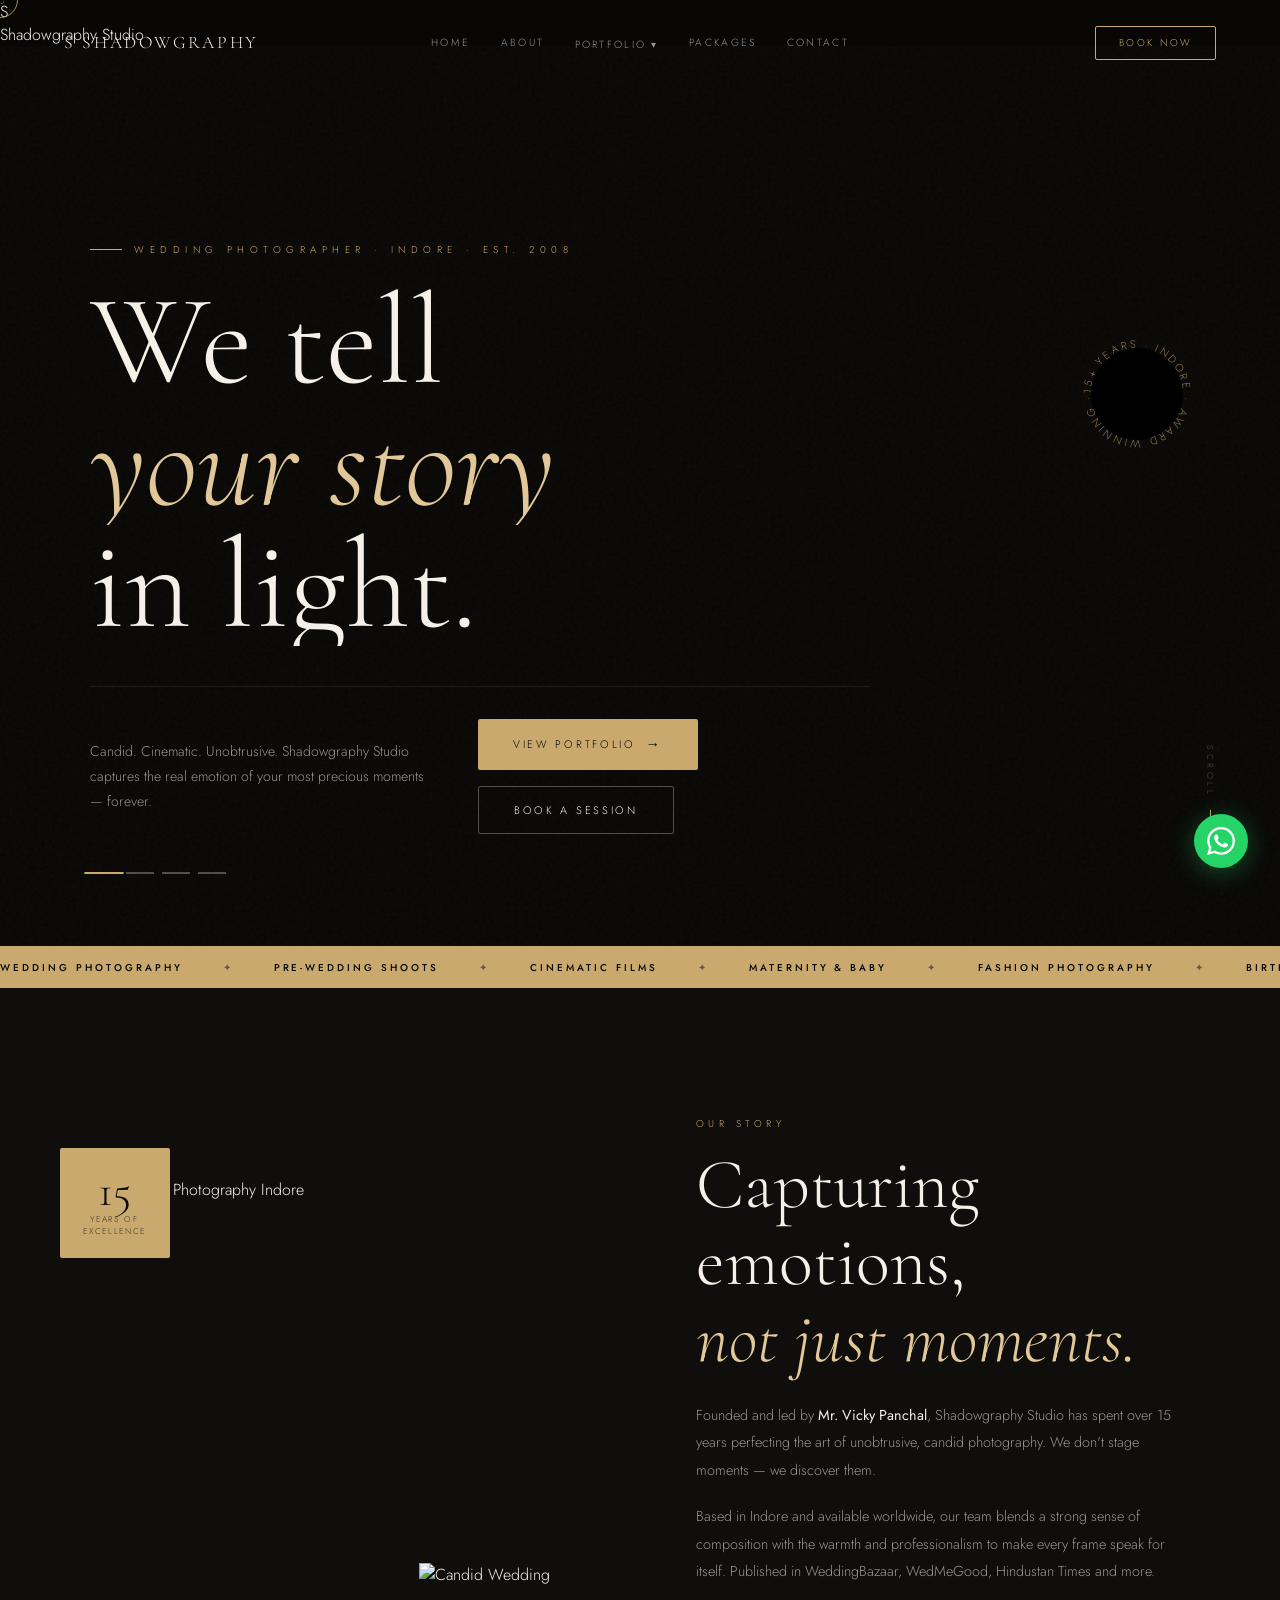
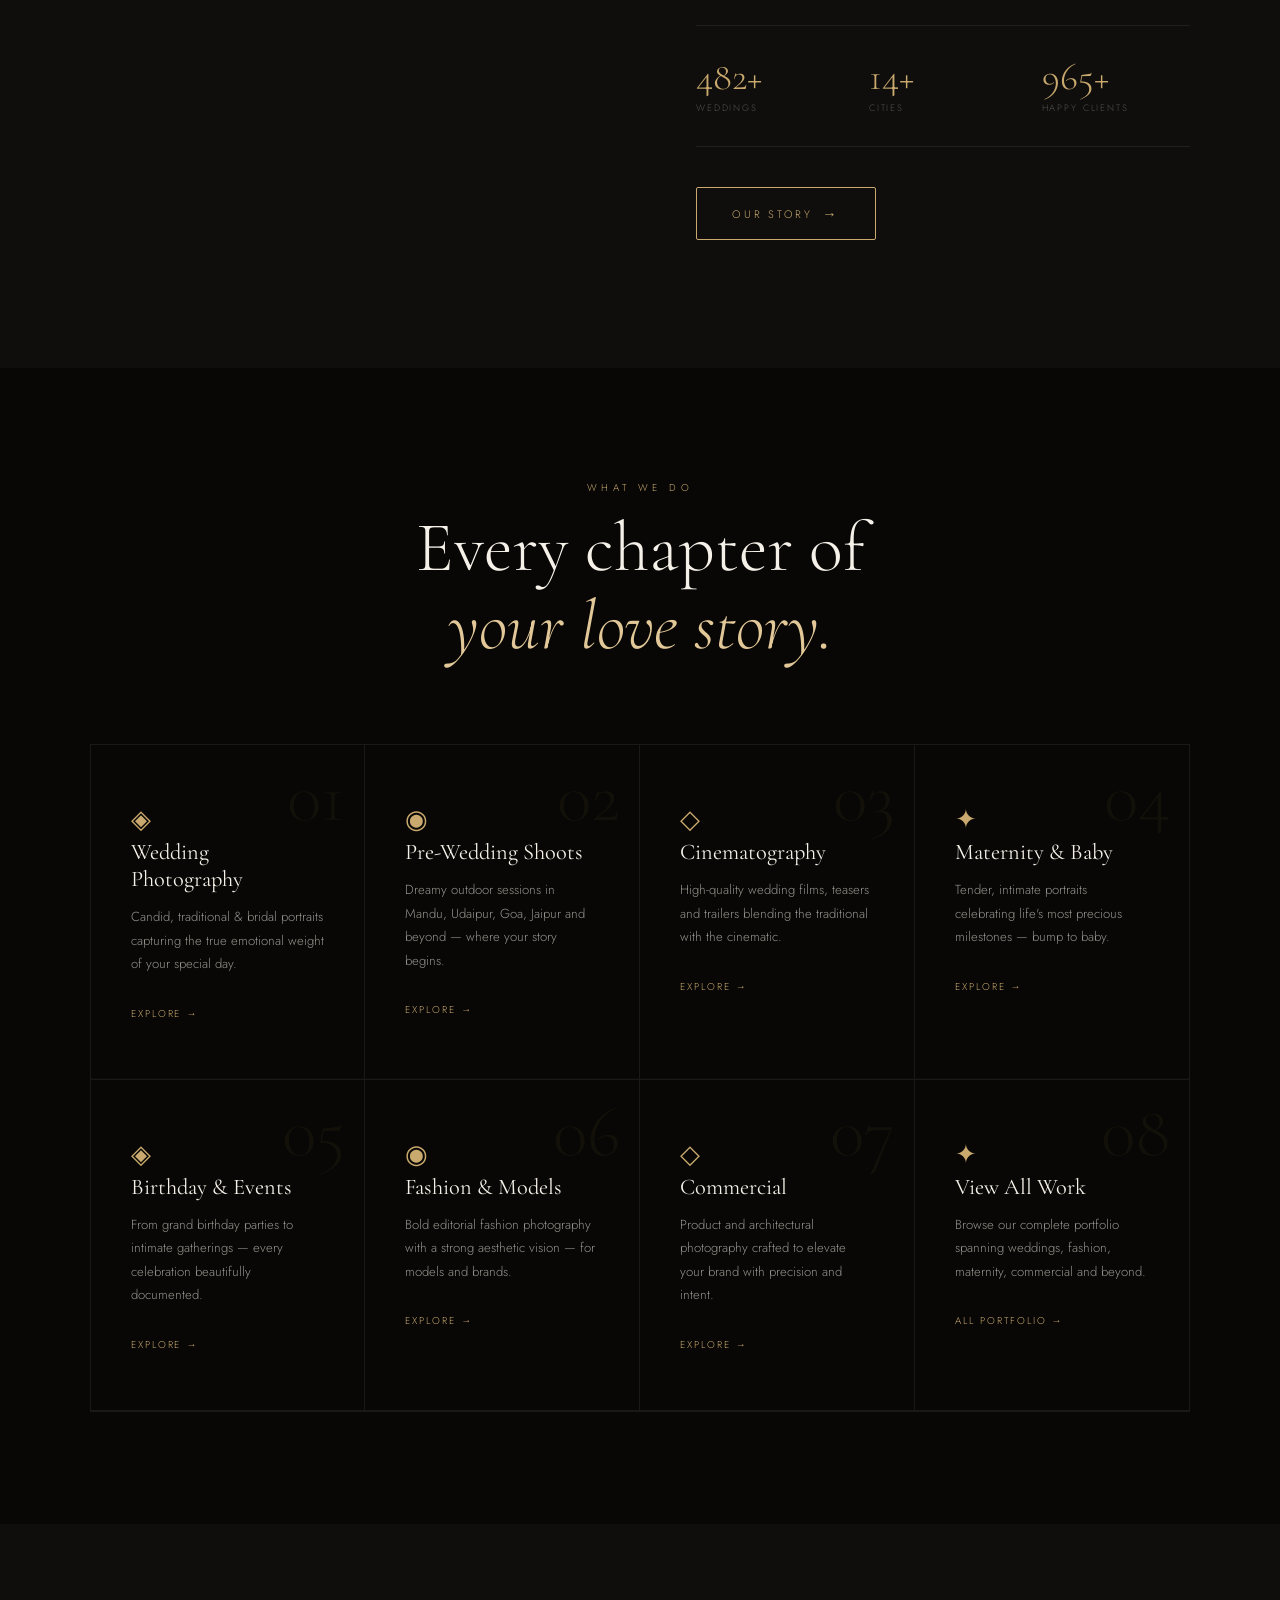
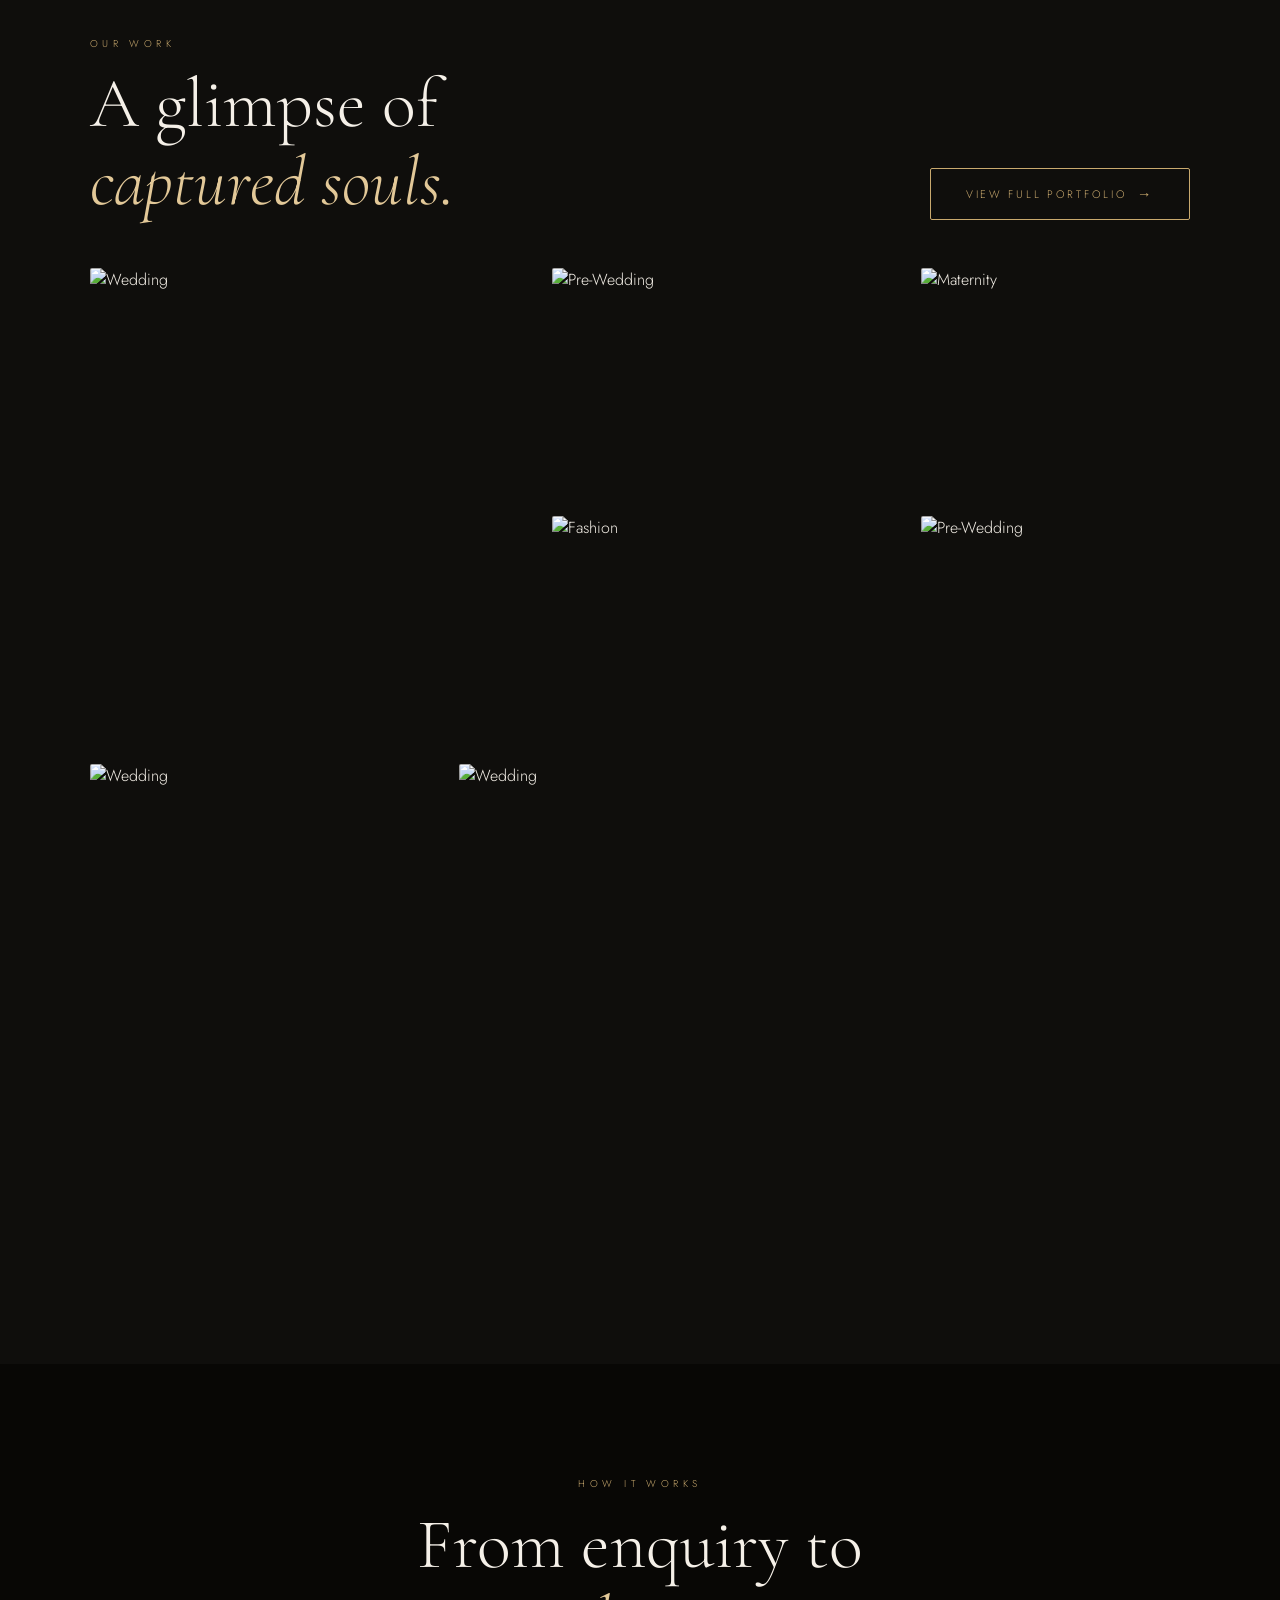
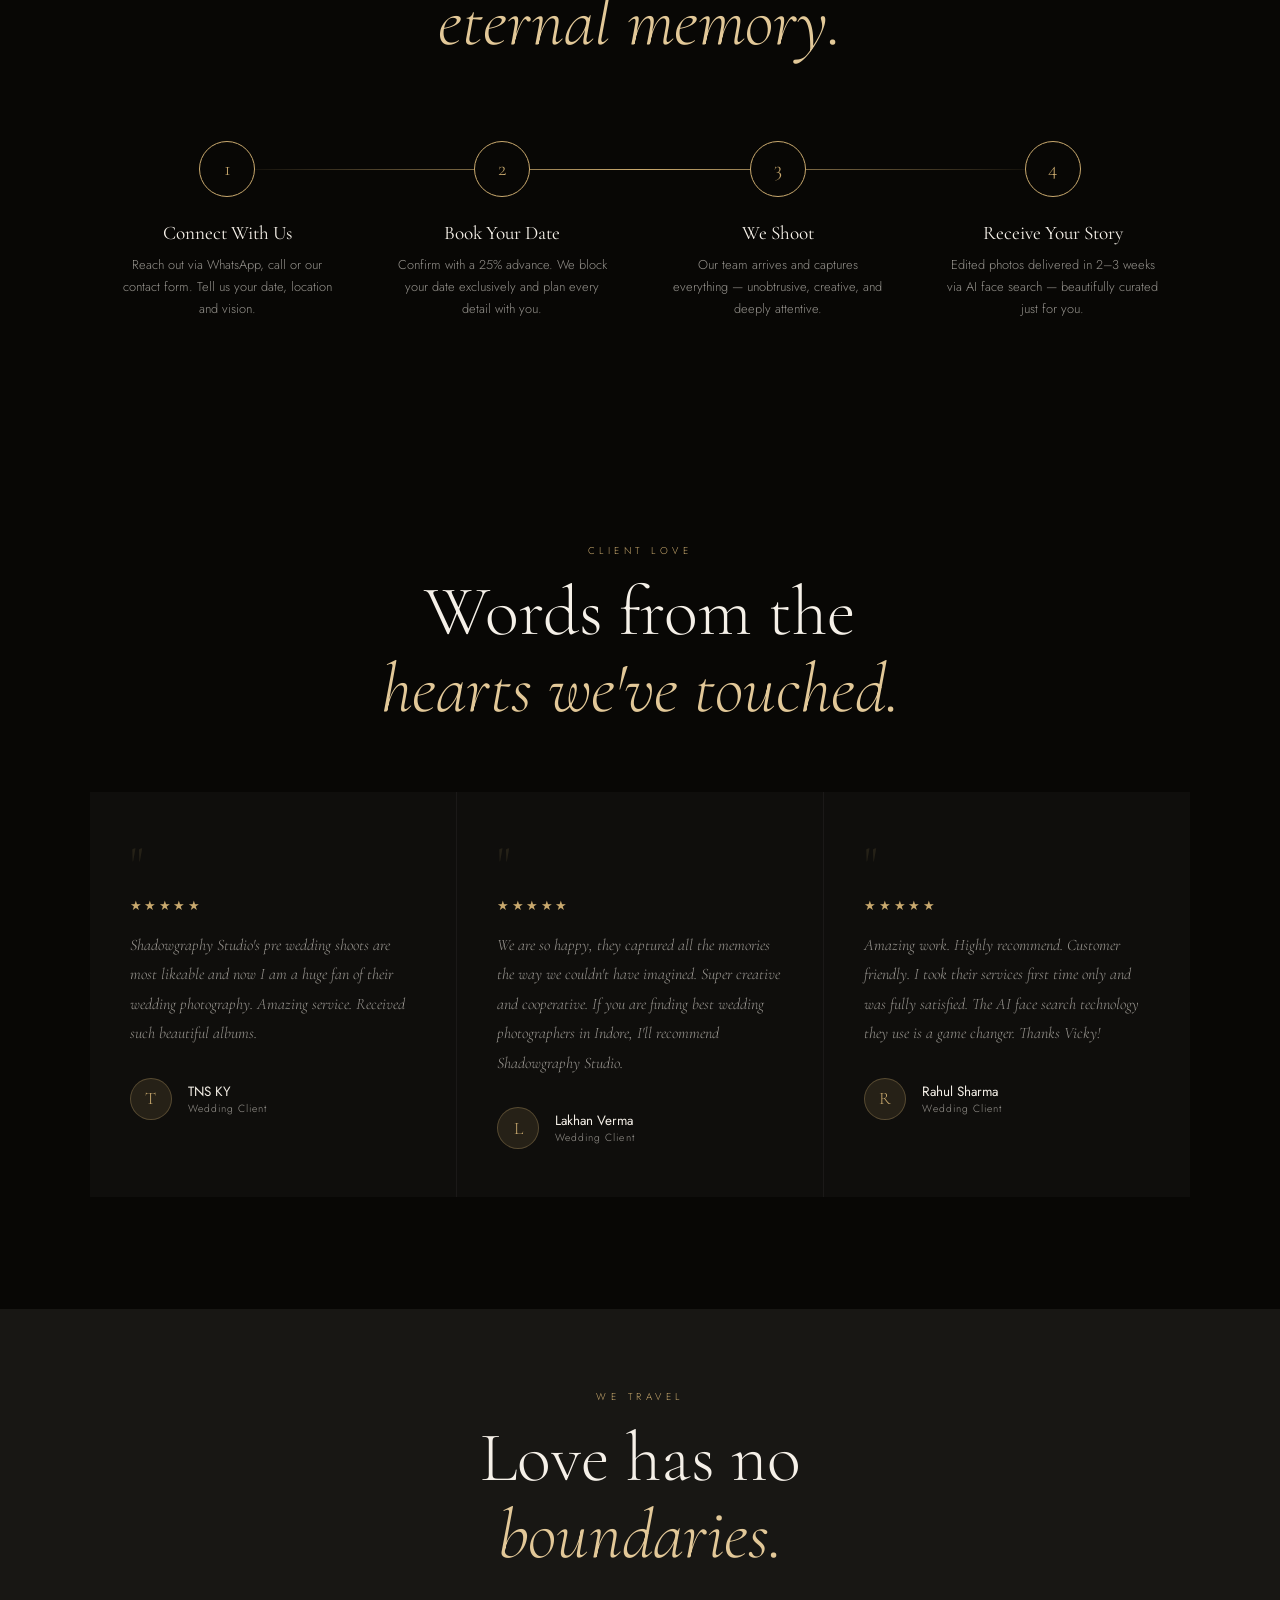
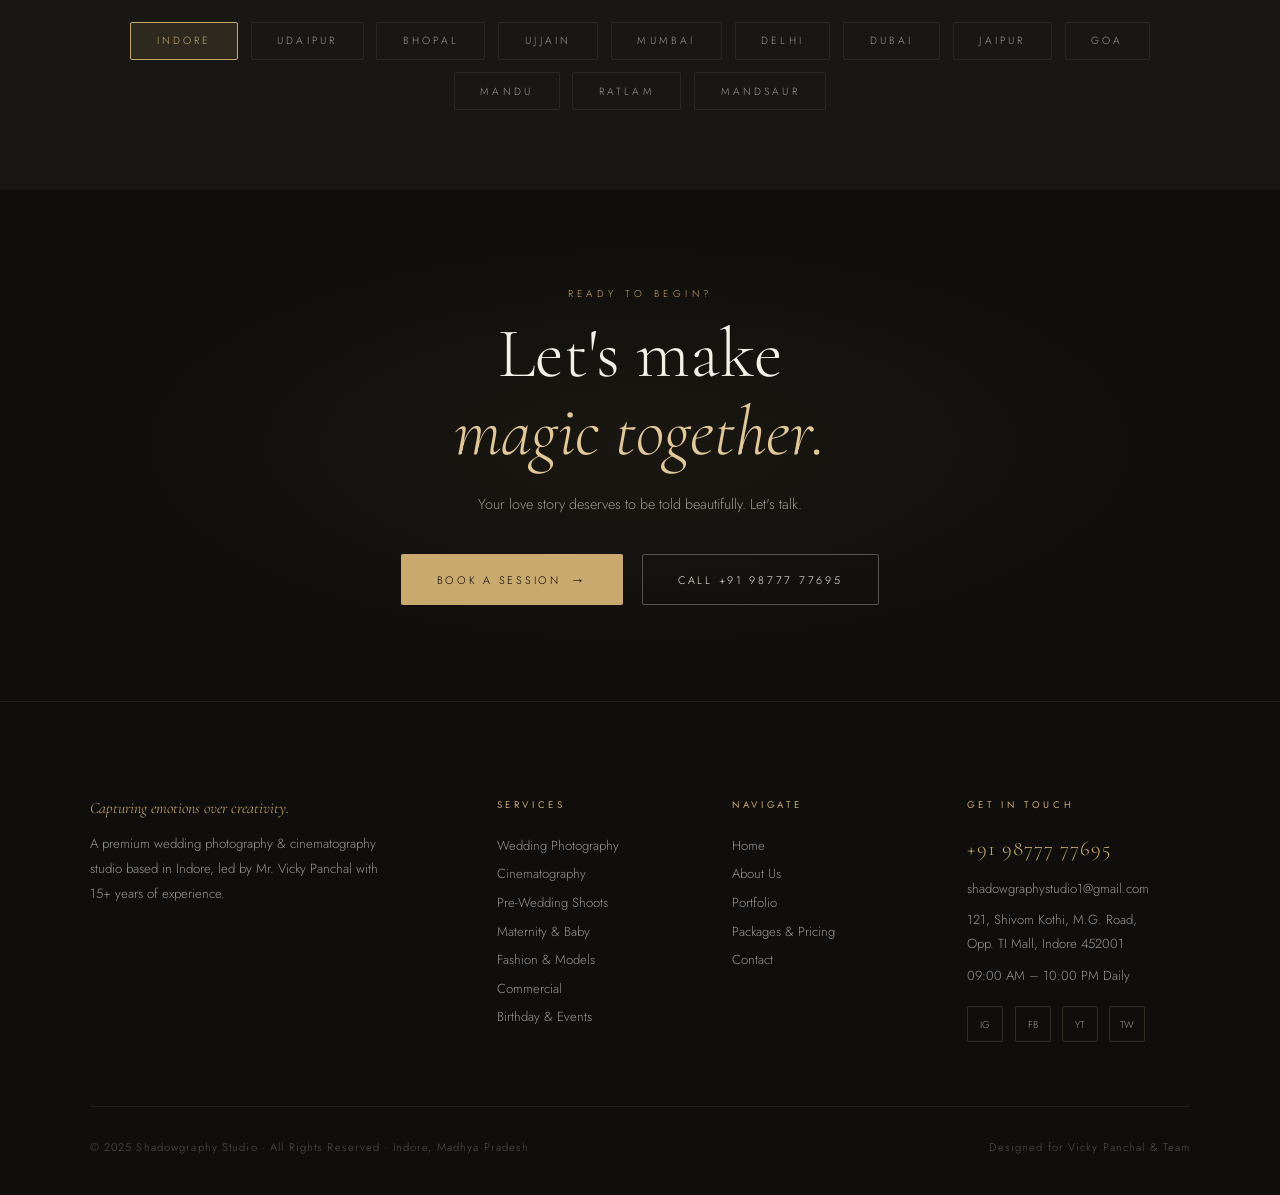
==== ShadowGraphy-Studio-Website-Prototype/index.html @ 3e1f5ebd "Add files via upload" ====
<!DOCTYPE html>
<html lang="en">
<head>
  <meta charset="UTF-8"/>
  <meta name="viewport" content="width=device-width, initial-scale=1.0"/>
  <title>Shadowgraphy Studio — Wedding Photographer in Indore</title>
  <meta name="description" content="Shadowgraphy Studio — Award-winning wedding photographer & cinematographer in Indore led by Vicky Panchal. Candid, cinematic, unforgettable."/>
  <link rel="stylesheet" href="assts/css/global.css"/>
  <link rel="stylesheet" href="assts/css/home.css"/>
</head>
<body data-page="home">

  <!-- CUSTOM CURSOR -->
  <div id="cursor"></div>
  <div id="cursor-follower"></div>

  <!-- HERO -->
  <section class="hero">
    <div class="hero-reel">
      <div class="hero-slide" style="background-image:url('https://images.unsplash.com/photo-1519741497674-611481863552?w=1600&q=85')"></div>
      <div class="hero-slide" style="background-image:url('https://images.unsplash.com/photo-1606216794074-735e91aa2c92?w=1600&q=85')"></div>
      <div class="hero-slide" style="background-image:url('https://images.unsplash.com/photo-1537633552985-df8429e8048b?w=1600&q=85')"></div>
      <div class="hero-slide" style="background-image:url('https://images.unsplash.com/photo-1511285560929-80b456fea0bc?w=1600&q=85')"></div>
    </div>
    <div class="grain"></div>

    <div class="hero-content">
      <div class="hero-eyebrow">Wedding Photographer · Indore · Est. 2008</div>
      <h1 class="hero-title">
        <span class="ht"><span class="ht-inner">We tell</span></span>
        <span class="ht"><span class="ht-inner italic">your story</span></span>
        <span class="ht"><span class="ht-inner">in light.</span></span>
      </h1>
      <div class="hero-meta">
        <p class="hero-desc">Candid. Cinematic. Unobtrusive. Shadowgraphy Studio captures the real emotion of your most precious moments — forever.</p>
        <div class="hero-cta">
          <a href="portfolio.html" class="btn btn-gold btn-arrow">View Portfolio</a>
          <a href="contact.html" class="btn btn-ghost">Book a Session</a>
        </div>
      </div>
    </div>

    <div class="hero-scroll-cue">
      <span>Scroll</span>
      <div class="scroll-bar"></div>
    </div>

    <div class="hero-reel-dots">
      <div class="reel-dot"></div>
      <div class="reel-dot"></div>
      <div class="reel-dot"></div>
      <div class="reel-dot"></div>
    </div>

    <div class="hero-badge">
      <div class="badge-spin">
        <svg class="badge-svg" viewBox="0 0 120 120">
          <path id="bc" d="M60,60 m-46,0 a46,46 0 1,1 92,0 a46,46 0 1,1 -92,0"/>
          <text><textPath href="#bc">15+ YEARS · INDORE · AWARD WINNING · &nbsp;</textPath></text>
        </svg>
        <span class="badge-center-icon">★</span>
      </div>
    </div>
  </section>

  <!-- MARQUEE -->
  <div class="marquee-strip">
    <div class="marquee-track">
      <span>Wedding Photography</span><span class="sep">✦</span>
      <span>Pre-Wedding Shoots</span><span class="sep">✦</span>
      <span>Cinematic Films</span><span class="sep">✦</span>
      <span>Maternity & Baby</span><span class="sep">✦</span>
      <span>Fashion Photography</span><span class="sep">✦</span>
      <span>Birthday & Events</span><span class="sep">✦</span>
      <span>Commercial Photography</span><span class="sep">✦</span>
      <span>Indore · Mumbai · Dubai</span><span class="sep">✦</span>
      <span>Wedding Photography</span><span class="sep">✦</span>
      <span>Pre-Wedding Shoots</span><span class="sep">✦</span>
      <span>Cinematic Films</span><span class="sep">✦</span>
      <span>Maternity & Baby</span><span class="sep">✦</span>
      <span>Fashion Photography</span><span class="sep">✦</span>
      <span>Birthday & Events</span><span class="sep">✦</span>
      <span>Commercial Photography</span><span class="sep">✦</span>
      <span>Indore · Mumbai · Dubai</span><span class="sep">✦</span>
    </div>
  </div>

  <!-- ABOUT INTRO -->
  <section class="about-intro">
    <div class="ai-grid">
      <div class="ai-images">
        <div class="ai-years">
          <span class="ai-years-num">15</span>
          <span class="ai-years-label">Years of<br>Excellence</span>
        </div>
        <div class="ai-img-1" data-reveal="scale" data-delay="0">
          <img src="https://images.unsplash.com/photo-1583939003579-730e3918a45a?w=700&q=80" alt="Wedding Photography Indore"/>
        </div>
        <div class="ai-img-2" data-reveal="right" data-delay="300">
          <img src="https://images.unsplash.com/photo-1606216794074-735e91aa2c92?w=400&q=80" alt="Candid Wedding"/>
        </div>
      </div>
      <div class="ai-text">
        <span class="eyebrow" data-reveal="up">Our Story</span>
        <h2 class="section-title" data-reveal="up" data-delay="100">
          Capturing emotions,<br><em>not just moments.</em>
        </h2>
        <p data-reveal="up" data-delay="200">Founded and led by <strong>Mr. Vicky Panchal</strong>, Shadowgraphy Studio has spent over 15 years perfecting the art of unobtrusive, candid photography. We don't stage moments — we discover them.</p>
        <p data-reveal="up" data-delay="250">Based in Indore and available worldwide, our team blends a strong sense of composition with the warmth and professionalism to make every frame speak for itself. Published in WeddingBazaar, WedMeGood, Hindustan Times and more.</p>
        <div class="ai-stats" data-reveal="up" data-delay="300">
          <div>
            <span class="as-num" data-count="500" data-suffix="+">500+</span>
            <span class="as-label">Weddings</span>
          </div>
          <div>
            <span class="as-num" data-count="15" data-suffix="+">15+</span>
            <span class="as-label">Cities</span>
          </div>
          <div>
            <span class="as-num" data-count="1000" data-suffix="+">1000+</span>
            <span class="as-label">Happy Clients</span>
          </div>
        </div>
        <a href="about.html" class="btn btn-outline btn-arrow" data-reveal="up" data-delay="350">Our Story</a>
      </div>
    </div>
  </section>

  <!-- SERVICES OVERVIEW -->
  <section class="services-overview">
    <div class="so-header">
      <span class="eyebrow" data-reveal="fade">What We Do</span>
      <h2 class="section-title" data-reveal="up">Every chapter of<br><em>your love story.</em></h2>
    </div>
    <div class="so-grid">
      <a href="wedding.html" class="so-card">
        <span class="so-num">01</span>
        <span class="so-icon">◈</span>
        <h3>Wedding Photography</h3>
        <p>Candid, traditional & bridal portraits capturing the true emotional weight of your special day.</p>
        <span class="so-link">Explore →</span>
      </a>
      <a href="prewedding.html" class="so-card">
        <span class="so-num">02</span>
        <span class="so-icon">◉</span>
        <h3>Pre-Wedding Shoots</h3>
        <p>Dreamy outdoor sessions in Mandu, Udaipur, Goa, Jaipur and beyond — where your story begins.</p>
        <span class="so-link">Explore →</span>
      </a>
      <a href="films.html" class="so-card">
        <span class="so-num">03</span>
        <span class="so-icon">◇</span>
        <h3>Cinematography</h3>
        <p>High-quality wedding films, teasers and trailers blending the traditional with the cinematic.</p>
        <span class="so-link">Explore →</span>
      </a>
      <a href="maternity.html" class="so-card">
        <span class="so-num">04</span>
        <span class="so-icon">✦</span>
        <h3>Maternity & Baby</h3>
        <p>Tender, intimate portraits celebrating life's most precious milestones — bump to baby.</p>
        <span class="so-link">Explore →</span>
      </a>
      <a href="birthday.html" class="so-card">
        <span class="so-num">05</span>
        <span class="so-icon">◈</span>
        <h3>Birthday & Events</h3>
        <p>From grand birthday parties to intimate gatherings — every celebration beautifully documented.</p>
        <span class="so-link">Explore →</span>
      </a>
      <a href="fashion.html" class="so-card">
        <span class="so-num">06</span>
        <span class="so-icon">◉</span>
        <h3>Fashion & Models</h3>
        <p>Bold editorial fashion photography with a strong aesthetic vision — for models and brands.</p>
        <span class="so-link">Explore →</span>
      </a>
      <a href="commercial.html" class="so-card">
        <span class="so-num">07</span>
        <span class="so-icon">◇</span>
        <h3>Commercial</h3>
        <p>Product and architectural photography crafted to elevate your brand with precision and intent.</p>
        <span class="so-link">Explore →</span>
      </a>
      <a href="portfolio.html" class="so-card">
        <span class="so-num">08</span>
        <span class="so-icon">✦</span>
        <h3>View All Work</h3>
        <p>Browse our complete portfolio spanning weddings, fashion, maternity, commercial and beyond.</p>
        <span class="so-link">All Portfolio →</span>
      </a>
    </div>
  </section>

  <!-- PORTFOLIO PREVIEW -->
  <section class="portfolio-preview">
    <div class="pp-header">
      <div>
        <span class="eyebrow" data-reveal="fade">Our Work</span>
        <h2 class="section-title" data-reveal="up">A glimpse of<br><em>captured souls.</em></h2>
      </div>
      <a href="portfolio.html" class="btn btn-outline btn-arrow" data-reveal="right">View Full Portfolio</a>
    </div>
    <div class="pp-grid">
      <div class="pp-item"><img src="https://images.unsplash.com/photo-1519741497674-611481863552?w=700&q=80" alt="Wedding"/><div class="pp-overlay"><span class="pp-tag">Wedding</span></div></div>
      <div class="pp-item"><img src="https://images.unsplash.com/photo-1537633552985-df8429e8048b?w=500&q=80" alt="Pre-Wedding"/><div class="pp-overlay"><span class="pp-tag">Pre-Wedding</span></div></div>
      <div class="pp-item"><img src="https://images.unsplash.com/photo-1555252333-9f8e92e65df9?w=500&q=80" alt="Maternity"/><div class="pp-overlay"><span class="pp-tag">Maternity</span></div></div>
      <div class="pp-item"><img src="https://images.unsplash.com/photo-1469334031218-e382a71b716b?w=500&q=80" alt="Fashion"/><div class="pp-overlay"><span class="pp-tag">Fashion</span></div></div>
      <div class="pp-item"><img src="https://images.unsplash.com/photo-1606216794074-735e91aa2c92?w=500&q=80" alt="Pre-Wedding"/><div class="pp-overlay"><span class="pp-tag">Pre-Wedding</span></div></div>
      <div class="pp-item"><img src="https://images.unsplash.com/photo-1583939003579-730e3918a45a?w=700&q=80" alt="Wedding"/><div class="pp-overlay"><span class="pp-tag">Wedding</span></div></div>
      <div class="pp-item"><img src="https://images.unsplash.com/photo-1511285560929-80b456fea0bc?w=500&q=80" alt="Wedding"/><div class="pp-overlay"><span class="pp-tag">Wedding</span></div></div>
    </div>
  </section>

  <!-- PROCESS -->
  <section class="process">
    <div class="process-header">
      <span class="eyebrow" data-reveal="fade">How It Works</span>
      <h2 class="section-title" data-reveal="up">From enquiry to<br><em>eternal memory.</em></h2>
    </div>
    <div class="process-steps">
      <div class="ps-item" data-reveal="up" data-delay="0">
        <div class="ps-num">1</div>
        <h4>Connect With Us</h4>
        <p>Reach out via WhatsApp, call or our contact form. Tell us your date, location and vision.</p>
      </div>
      <div class="ps-item" data-reveal="up" data-delay="120">
        <div class="ps-num">2</div>
        <h4>Book Your Date</h4>
        <p>Confirm with a 25% advance. We block your date exclusively and plan every detail with you.</p>
      </div>
      <div class="ps-item" data-reveal="up" data-delay="240">
        <div class="ps-num">3</div>
        <h4>We Shoot</h4>
        <p>Our team arrives and captures everything — unobtrusive, creative, and deeply attentive.</p>
      </div>
      <div class="ps-item" data-reveal="up" data-delay="360">
        <div class="ps-num">4</div>
        <h4>Receive Your Story</h4>
        <p>Edited photos delivered in 2–3 weeks via AI face search — beautifully curated just for you.</p>
      </div>
    </div>
  </section>

  <!-- TESTIMONIALS -->
  <section class="testimonials">
    <div class="test-header">
      <span class="eyebrow" data-reveal="fade">Client Love</span>
      <h2 class="section-title" data-reveal="up">Words from the<br><em>hearts we've touched.</em></h2>
    </div>
    <div class="test-row">
      <div class="test-card" data-reveal="up" data-delay="0">
        <div class="test-quote">"</div>
        <div class="test-stars">★★★★★</div>
        <p>Shadowgraphy Studio's pre wedding shoots are most likeable and now I am a huge fan of their wedding photography. Amazing service. Received such beautiful albums.</p>
        <div class="test-author">
          <div class="ta-av">T</div>
          <div><div class="ta-name">TNS KY</div><div class="ta-role">Wedding Client</div></div>
        </div>
      </div>
      <div class="test-card" data-reveal="up" data-delay="120">
        <div class="test-quote">"</div>
        <div class="test-stars">★★★★★</div>
        <p>We are so happy, they captured all the memories the way we couldn't have imagined. Super creative and cooperative. If you are finding best wedding photographers in Indore, I'll recommend Shadowgraphy Studio.</p>
        <div class="test-author">
          <div class="ta-av">L</div>
          <div><div class="ta-name">Lakhan Verma</div><div class="ta-role">Wedding Client</div></div>
        </div>
      </div>
      <div class="test-card" data-reveal="up" data-delay="240">
        <div class="test-quote">"</div>
        <div class="test-stars">★★★★★</div>
        <p>Amazing work. Highly recommend. Customer friendly. I took their services first time only and was fully satisfied. The AI face search technology they use is a game changer. Thanks Vicky!</p>
        <div class="test-author">
          <div class="ta-av">R</div>
          <div><div class="ta-name">Rahul Sharma</div><div class="ta-role">Wedding Client</div></div>
        </div>
      </div>
    </div>
  </section>

  <!-- LOCATIONS -->
  <section class="locations-strip">
    <div class="ls-header">
      <span class="eyebrow" data-reveal="fade">We Travel</span>
      <h2 class="section-title" data-reveal="up">Love has no<br><em>boundaries.</em></h2>
    </div>
    <div class="ls-grid" data-reveal="up" data-delay="200">
      <div class="ls-item hl">Indore</div><div class="ls-item">Udaipur</div>
      <div class="ls-item">Bhopal</div><div class="ls-item">Ujjain</div>
      <div class="ls-item">Mumbai</div><div class="ls-item">Delhi</div>
      <div class="ls-item">Dubai</div><div class="ls-item">Jaipur</div>
      <div class="ls-item">Goa</div><div class="ls-item">Mandu</div>
      <div class="ls-item">Ratlam</div><div class="ls-item">Mandsaur</div>
    </div>
  </section>

  <!-- CTA BAND -->
  <section class="cta-band">
    <span class="eyebrow" data-reveal="fade">Ready to Begin?</span>
    <h2 class="section-title" data-reveal="up">Let's make<br><em>magic together.</em></h2>
    <p data-reveal="up" data-delay="150">Your love story deserves to be told beautifully. Let's talk.</p>
    <div class="cta-band-btns" data-reveal="up" data-delay="250">
      <a href="contact.html" class="btn btn-gold btn-arrow">Book a Session</a>
      <a href="tel:+919877777695" class="btn btn-ghost">Call +91 98777 77695</a>
    </div>
  </section>

  <script src="assts/js/home.js"></script>
  <script src="assts/js/components.js"></script>
  <script src="assts/js/global.js"></script>
</body>
</html>
---- ShadowGraphy-Studio-Website-Prototype/assts/css/global.css ----
/* =============================================
   SHADOWGRAPHY STUDIO — GLOBAL STYLES
   ============================================= */
@import url('https://fonts.googleapis.com/css2?family=Cormorant+Garamond:ital,wght@0,300;0,400;0,600;1,300;1,400;1,600&family=Jost:wght@100;200;300;400;500;600&family=Playfair+Display:ital,wght@0,400;0,700;1,400&display=swap');

:root {
  --black:    #080705;
  --dark:     #0f0e0c;
  --dark-2:   #181714;
  --dark-3:   #211f1c;
  --gold:     #c9a96e;
  --gold-lt:  #e2c898;
  --gold-dk:  #a07a3e;
  --gold-dim: rgba(201,169,110,0.12);
  --gold-glow:rgba(201,169,110,0.25);
  --white:    #f5f0e8;
  --white-60: rgba(245,240,232,0.6);
  --white-30: rgba(245,240,232,0.3);
  --white-10: rgba(245,240,232,0.08);
  --serif:    'Cormorant Garamond', Georgia, serif;
  --sans:     'Jost', sans-serif;
  --display:  'Playfair Display', serif;
  --ease:     cubic-bezier(0.76, 0, 0.24, 1);
  --ease-out: cubic-bezier(0.16, 1, 0.3, 1);
}

*, *::before, *::after { box-sizing: border-box; margin: 0; padding: 0; }
html { scroll-behavior: smooth; }
body {
  background: var(--black);
  color: var(--white);
  font-family: var(--sans);
  font-weight: 300;
  overflow-x: hidden;
  cursor: none;
}
img { display: block; width: 100%; height: 100%; object-fit: cover; }
a { color: inherit; text-decoration: none; }
button { border: none; background: none; font-family: inherit; cursor: none; color: inherit; }
::-webkit-scrollbar { width: 2px; }
::-webkit-scrollbar-track { background: var(--black); }
::-webkit-scrollbar-thumb { background: var(--gold); }
::selection { background: var(--gold); color: var(--black); }

/* ---- CURSOR ---- */
#cursor {
  width: 8px; height: 8px;
  background: var(--gold);
  border-radius: 50%;
  position: fixed; top: 0; left: 0;
  pointer-events: none; z-index: 99999;
  transform: translate(-50%,-50%);
  transition: width .3s, height .3s, background .3s;
  mix-blend-mode: difference;
}
#cursor-follower {
  width: 36px; height: 36px;
  border: 1px solid rgba(201,169,110,.5);
  border-radius: 50%;
  position: fixed; top: 0; left: 0;
  pointer-events: none; z-index: 99998;
  transform: translate(-50%,-50%);
  transition: transform .18s var(--ease), width .3s, height .3s, opacity .3s;
}
body.cursor-hover #cursor { width: 20px; height: 20px; }
body.cursor-hover #cursor-follower { width: 56px; height: 56px; opacity: .4; }



/* ---- NAV ---- */
#main-nav {
  position: fixed; top: 0; left: 0; right: 0;
  display: flex; align-items: center; justify-content: space-between;
  padding: 1.6rem 5%;
  z-index: 9000;
  transition: background .5s, padding .5s, border-color .5s;
  border-bottom: 1px solid transparent;
}
#main-nav.scrolled {
  background: rgba(8,7,5,.97);
  backdrop-filter: blur(20px);
  padding: 1rem 5%;
  border-bottom-color: rgba(201,169,110,.1);
}
.nav-logo {
  display: flex; align-items: center; gap: .5rem;
}
.nav-logo img {
  height: 36px; width: auto; object-fit: contain;
  filter: brightness(1.2);
}
.nav-logo-text {
  font-family: var(--serif);
  font-size: 1.1rem; letter-spacing: .15em;
  color: var(--white);
  display: none;
}
.nav-center {
  display: flex; align-items: center; gap: .3rem;
  position: absolute; left: 50%; transform: translateX(-50%);
}
.nav-link {
  font-size: .65rem; letter-spacing: .22em;
  text-transform: uppercase; color: var(--white-60);
  padding: .5rem .8rem;
  border-radius: 2px;
  transition: color .3s, background .3s;
  white-space: nowrap;
  position: relative;
}
.nav-link::after {
  content: ''; position: absolute; bottom: 4px; left: .8rem; right: .8rem;
  height: 1px; background: var(--gold);
  transform: scaleX(0); transform-origin: left;
  transition: transform .35s var(--ease);
}
.nav-link:hover, .nav-link.active { color: var(--white); }
.nav-link:hover::after, .nav-link.active::after { transform: scaleX(1); }
.nav-link.active { color: var(--gold); }

/* Portfolio dropdown */
.nav-dropdown { position: relative; }
.nav-dropdown-menu {
  position: absolute; top: calc(100% + .6rem); left: 50%;
  transform: translateX(-50%) translateY(10px);
  background: rgba(15,14,12,.98);
  border: 1px solid rgba(201,169,110,.15);
  border-radius: 3px;
  padding: .5rem 0;
  min-width: 200px;
  opacity: 0; visibility: hidden;
  transition: opacity .3s, transform .3s var(--ease), visibility .3s;
  backdrop-filter: blur(20px);
}
.nav-dropdown:hover .nav-dropdown-menu {
  opacity: 1; visibility: visible;
  transform: translateX(-50%) translateY(0);
}
.nav-dropdown-menu a {
  display: block; padding: .6rem 1.4rem;
  font-size: .62rem; letter-spacing: .2em;
  text-transform: uppercase; color: var(--white-60);
  transition: color .3s, background .3s;
}
.nav-dropdown-menu a:hover { color: var(--gold); background: var(--gold-dim); }

.nav-right { display: flex; align-items: center; gap: 1rem; }
.nav-book {
  font-size: .62rem; letter-spacing: .25em;
  text-transform: uppercase;
  border: 1px solid var(--gold);
  color: var(--gold);
  padding: .55rem 1.4rem;
  border-radius: 2px;
  transition: background .3s, color .3s;
}
.nav-book:hover { background: var(--gold); color: var(--black); }
.hamburger {
  display: none; flex-direction: column;
  gap: 5px; padding: 4px;
}
.hamburger span {
  display: block; width: 22px; height: 1px;
  background: var(--white);
  transition: transform .35s, opacity .35s;
}
.hamburger.open span:nth-child(1) { transform: translateY(6px) rotate(45deg); }
.hamburger.open span:nth-child(2) { opacity: 0; }
.hamburger.open span:nth-child(3) { transform: translateY(-6px) rotate(-45deg); }

/* ---- MOBILE MENU ---- */
#mobile-menu {
  position: fixed; inset: 0;
  background: var(--dark);
  z-index: 8999;
  display: flex; flex-direction: column;
  align-items: center; justify-content: center;
  gap: 0;
  transform: translateX(100%);
  transition: transform .7s var(--ease);
}
#mobile-menu.open { transform: translateX(0); }
.mm-item {
  display: block; padding: 1rem 3rem;
  font-family: var(--serif); font-size: 2.2rem;
  font-style: italic; color: var(--white-60);
  transition: color .3s;
  text-align: center;
  border-bottom: 1px solid var(--white-10);
  width: 100%;
}
.mm-item:hover { color: var(--gold); }

/* ---- FOOTER ---- */
#main-footer {
  background: var(--dark);
  border-top: 1px solid var(--white-10);
  padding: 6rem 7% 2.5rem;
}
.footer-grid {
  display: grid;
  grid-template-columns: 2fr 1fr 1fr 1.3fr;
  gap: 4rem;
  margin-bottom: 4rem;
}
.fg-brand .footer-logo img {
  height: 42px; width: auto; object-fit: contain;
  filter: brightness(1.1);
  margin-bottom: 1.2rem;
}
.fg-brand p {
  font-size: .83rem; color: var(--white-60);
  line-height: 1.9; max-width: 300px;
}
.fg-brand .f-tagline {
  font-family: var(--serif); font-style: italic;
  font-size: 1rem; color: var(--gold);
  margin-bottom: .8rem; display: block;
}
.footer-col h5 {
  font-size: .6rem; letter-spacing: .38em;
  text-transform: uppercase; color: var(--gold);
  margin-bottom: 1.5rem; font-weight: 400;
}
.footer-col a {
  display: block; font-size: .82rem;
  color: var(--white-60); margin-bottom: .6rem;
  transition: color .3s, transform .3s;
  transform-origin: left;
}
.footer-col a:hover { color: var(--white); transform: translateX(4px); }
.footer-col p {
  font-size: .82rem; color: var(--white-60);
  line-height: 1.8; margin-bottom: .5rem;
}
.footer-col .f-phone {
  font-family: var(--serif); font-size: 1.3rem;
  color: var(--gold); letter-spacing: .05em;
  margin: .5rem 0 1rem;
}
.footer-socials { display: flex; gap: .7rem; margin-top: 1.2rem; }
.footer-socials a {
  width: 36px; height: 36px;
  border: 1px solid rgba(201,169,110,.2);
  display: flex; align-items: center; justify-content: center;
  font-size: .62rem; border-radius: 2px; color: var(--white-60);
  transition: border-color .3s, color .3s, background .3s;
  transform: none; margin: 0;
}
.footer-socials a:hover { border-color: var(--gold); color: var(--gold); background: var(--gold-dim); }
.footer-bottom {
  border-top: 1px solid var(--white-10);
  padding-top: 2rem;
  display: flex; align-items: center; justify-content: space-between;
  flex-wrap: wrap; gap: 1rem;
}
.footer-bottom p { font-size: .7rem; color: var(--white-30); letter-spacing: .1em; }

/* ---- MARQUEE ---- */
.marquee-strip {
  overflow: hidden;
  background: var(--gold);
  padding: .85rem 0;
}
.marquee-track {
  display: flex; gap: 2.5rem;
  white-space: nowrap;
  animation: marquee 35s linear infinite;
  width: max-content;
}
.marquee-track span {
  font-size: .62rem; letter-spacing: .3em;
  text-transform: uppercase; color: var(--black);
  font-weight: 500;
}
.marquee-track .sep { opacity: .5; }
@keyframes marquee { to { transform: translateX(-50%); } }

/* ---- SECTION COMMONS ---- */
.eyebrow {
  font-size: .62rem; letter-spacing: .45em;
  text-transform: uppercase; color: var(--gold);
  display: block; margin-bottom: .9rem;
}
.section-title {
  font-family: var(--serif);
  font-size: clamp(2.5rem, 5.5vw, 4.5rem);
  font-weight: 300; line-height: 1.1;
}
.section-title em { font-style: italic; color: var(--gold-lt); }
.section-title strong { font-weight: 400; }
.section-sub {
  font-size: .9rem; color: var(--white-60);
  line-height: 1.9; max-width: 560px;
}

/* ---- REVEAL ANIMATIONS ---- */
[data-reveal] {
  opacity: 0;
  transition: opacity .9s var(--ease-out), transform .9s var(--ease-out);
}
[data-reveal="up"]    { transform: translateY(50px); }
[data-reveal="left"]  { transform: translateX(-50px); }
[data-reveal="right"] { transform: translateX(50px); }
[data-reveal="scale"] { transform: scale(.92); }
[data-reveal="fade"]  { transform: none; }
[data-reveal].revealed { opacity: 1; transform: none; }

/* ---- PAGE HERO (shared) ---- */
.page-hero {
  height: 65vh; min-height: 480px;
  display: flex; align-items: flex-end;
  padding: 0 7% 5%;
  position: relative; overflow: hidden;
}
.page-hero-bg {
  position: absolute; inset: 0;
  background-size: cover; background-position: center;
  transform: scale(1.05);
  transition: transform 8s ease;
}
.page-hero-bg::after {
  content: '';
  position: absolute; inset: 0;
  background: linear-gradient(to bottom, rgba(8,7,5,.4) 0%, rgba(8,7,5,.85) 100%);
}
.page-hero.loaded .page-hero-bg { transform: scale(1); }
.page-hero-content { position: relative; z-index: 2; }
.page-hero h1 {
  font-family: var(--serif);
  font-size: clamp(3rem, 8vw, 7rem);
  font-weight: 300; line-height: 1.0;
}
.page-hero h1 em { font-style: italic; color: var(--gold-lt); }
.page-hero-sub {
  font-size: .72rem; letter-spacing: .35em;
  text-transform: uppercase; color: var(--white-60);
  margin-top: 1rem;
}
.page-breadcrumb {
  font-size: .6rem; letter-spacing: .3em;
  text-transform: uppercase; color: var(--gold);
  margin-bottom: 1.2rem;
}
.page-breadcrumb a { color: var(--white-60); transition: color .3s; }
.page-breadcrumb a:hover { color: var(--gold); }

/* ---- BUTTONS ---- */
.btn {
  display: inline-flex; align-items: center; gap: .6rem;
  font-family: var(--sans); font-size: .68rem;
  letter-spacing: .25em; text-transform: uppercase;
  padding: .95rem 2.2rem; border-radius: 2px;
  transition: transform .3s, background .3s, color .3s, border-color .3s;
}
.btn:hover { transform: translateY(-2px); }
.btn-gold { background: var(--gold); color: var(--black); }
.btn-gold:hover { background: var(--gold-lt); }
.btn-outline { border: 1px solid var(--gold); color: var(--gold); }
.btn-outline:hover { background: var(--gold-dim); }
.btn-ghost { border: 1px solid var(--white-30); color: var(--white); }
.btn-ghost:hover { border-color: var(--white); }
.btn-arrow::after { content: '→'; font-size: .9rem; transition: transform .3s; }
.btn-arrow:hover::after { transform: translateX(4px); }

/* ---- WHATSAPP FLOAT ---- */
.wa-float {
  position: fixed; bottom: 2rem; right: 2rem;
  width: 54px; height: 54px;
  background: #25D366; border-radius: 50%;
  display: flex; align-items: center; justify-content: center;
  z-index: 8000; box-shadow: 0 4px 24px rgba(37,211,102,.35);
  transition: transform .3s;
}
.wa-float:hover { transform: scale(1.12); }
.wa-float svg { width: 28px; height: 28px; fill: #fff; }

/* ---- GRAIN TEXTURE ---- */
.grain {
  position: absolute; inset: 0; pointer-events: none; z-index: 1;
  opacity: .035;
  background-image: url("data:image/svg+xml,%3Csvg viewBox='0 0 300 300' xmlns='http://www.w3.org/2000/svg'%3E%3Cfilter id='n'%3E%3CfeTurbulence type='fractalNoise' baseFrequency='.85' numOctaves='4' stitchTiles='stitch'/%3E%3C/filter%3E%3Crect width='100%25' height='100%25' filter='url(%23n)'/%3E%3C/svg%3E");
}

/* ---- UTILITY ---- */
.text-center { text-align: center; }
.text-gold { color: var(--gold); }
.mt-1 { margin-top: 1rem; }
.mt-2 { margin-top: 2rem; }
.mt-3 { margin-top: 3rem; }
.section-pad { padding: 7rem 7%; }
.section-pad-sm { padding: 5rem 7%; }

/* RESPONSIVE */
@media(max-width:1100px) {
  .nav-center { display: none; }
  .nav-right .nav-link { display: none; }
  .hamburger { display: flex; }
}
@media(max-width:768px) {
  .footer-grid { grid-template-columns: 1fr 1fr; gap: 2.5rem; }
  .section-pad { padding: 5rem 5%; }
  #main-nav { padding: 1.2rem 5%; }
}
@media(max-width:500px) {
  .footer-grid { grid-template-columns: 1fr; }
  #cursor, #cursor-follower { display: none; }
  body { cursor: auto; }
  button, a { cursor: pointer; }
}
---- ShadowGraphy-Studio-Website-Prototype/assts/css/home.css ----
/* =============================================
   HOME PAGE STYLES
   ============================================= */

/* ---- HERO ---- */
.hero {
  height: 100vh; min-height: 700px;
  display: flex; align-items: flex-end;
  padding: 0 7% 7rem;
  position: relative; overflow: hidden;
}
.hero-reel {
  position: absolute; inset: 0;
}
.hero-slide {
  position: absolute; inset: 0;
  opacity: 0;
  transition: opacity 1.4s var(--ease);
  background-size: cover; background-position: center;
  transform: scale(1.05);
  transition: opacity 1.4s var(--ease), transform 8s ease;
}
.hero-slide.active { opacity: 1; transform: scale(1); }
.hero-slide::after {
  content: ''; position: absolute; inset: 0;
  background: linear-gradient(135deg, rgba(8,7,5,.7) 0%, rgba(8,7,5,.3) 50%, rgba(8,7,5,.6) 100%);
}
.hero-content {
  position: relative; z-index: 3;
  max-width: 780px;
}
.hero-eyebrow {
  font-size: .62rem; letter-spacing: .55em;
  text-transform: uppercase; color: var(--gold);
  margin-bottom: 1.5rem; display: flex; align-items: center; gap: .8rem;
}
.hero-eyebrow::before {
  content: ''; width: 32px; height: 1px; background: var(--gold);
}
.hero-title {
  font-family: var(--serif);
  font-size: clamp(4rem, 10vw, 9.5rem);
  font-weight: 300; line-height: .95;
  display: flex; flex-direction: column;
  overflow: hidden;
}
.ht {
  display: block; overflow: hidden;
}
.ht-inner {
  display: block;
  transform: translateY(110%);
  animation: slideUp .9s var(--ease-out) forwards;
}
.ht-inner.italic { font-style: italic; color: var(--gold-lt); }
.ht:nth-child(1) .ht-inner { animation-delay: .2s; }
.ht:nth-child(2) .ht-inner { animation-delay: .35s; }
.ht:nth-child(3) .ht-inner { animation-delay: .5s; }

@keyframes slideUp { to { transform: translateY(0); } }

.hero-meta {
  display: flex; align-items: center; gap: 3rem;
  margin-top: 2.5rem;
  padding-top: 2rem;
  border-top: 1px solid var(--white-10);
}
.hero-desc {
  font-size: .88rem; color: var(--white-60);
  line-height: 1.8; max-width: 340px;
  animation: fadeIn .9s .7s ease both;
}
.hero-cta {
  display: flex; gap: 1rem; flex-wrap: wrap;
  animation: fadeIn .9s .85s ease both;
}
@keyframes fadeIn { from{opacity:0;transform:translateY(20px)} to{opacity:1;transform:none} }

.hero-scroll-cue {
  position: absolute; right: 5%; bottom: 8%;
  display: flex; flex-direction: column; align-items: center; gap: .8rem;
  z-index: 3; animation: fadeIn 1s 1.2s ease both;
}
.hero-scroll-cue span {
  font-size: .55rem; letter-spacing: .4em;
  text-transform: uppercase; color: var(--white-30);
  writing-mode: vertical-rl;
}
.scroll-bar {
  width: 1px; height: 64px;
  background: linear-gradient(to bottom, var(--gold), transparent);
  animation: scrollAnim 2.2s ease-in-out infinite;
}
@keyframes scrollAnim {
  0%{transform:scaleY(0);transform-origin:top;opacity:1}
  49%{transform:scaleY(1);transform-origin:top;opacity:1}
  50%{transform:scaleY(1);transform-origin:bottom;opacity:1}
  100%{transform:scaleY(0);transform-origin:bottom;opacity:0}
}

/* Reel dots */
.hero-reel-dots {
  position: absolute; left: 7%; bottom: 8%;
  display: flex; gap: .5rem; z-index: 3;
  animation: fadeIn .9s 1s ease both;
}
.reel-dot {
  width: 28px; height: 2px;
  background: var(--white-30);
  cursor: none;
  transition: background .4s, transform .4s;
}
.reel-dot.active { background: var(--gold); transform: scaleX(1.4); }

/* Rotating badge */
.hero-badge {
  position: absolute; right: 6.5%; top: 32%;
  z-index: 3; animation: fadeIn .9s 1s ease both;
}
.badge-spin {
  width: 120px; height: 120px;
  position: relative; display: flex; align-items: center; justify-content: center;
}
.badge-svg {
  position: absolute; inset: 0;
  animation: spin 18s linear infinite;
}
@keyframes spin { to { transform: rotate(360deg); } }
.badge-svg text { fill: rgba(201,169,110,.7); font-size: 10.8px; letter-spacing: 2.5px; font-family: var(--sans); }
.badge-center-icon { font-size: 1.8rem; color: var(--gold); animation: spin 18s linear infinite reverse; }

/* ---- ABOUT INTRO ---- */
.about-intro { padding: 7rem 7%; background: var(--dark); }
.ai-grid {
  display: grid; grid-template-columns: 1fr 1fr;
  gap: 7rem; align-items: center;
}
.ai-images { position: relative; }
.ai-img-1 { height: 600px; border-radius: 2px; overflow: hidden; }
.ai-img-2 {
  position: absolute; bottom: -60px; right: -50px;
  width: 220px; height: 280px;
  border: 5px solid var(--dark); border-radius: 2px; overflow: hidden;
}
.ai-years {
  position: absolute; top: -30px; left: -30px;
  background: var(--gold);
  width: 110px; height: 110px;
  display: flex; flex-direction: column;
  align-items: center; justify-content: center;
  border-radius: 2px;
}
.ai-years-num {
  font-family: var(--serif); font-size: 2.8rem;
  color: var(--black); line-height: 1; font-weight: 300;
}
.ai-years-label {
  font-size: .52rem; letter-spacing: .2em; text-transform: uppercase;
  color: var(--black); opacity: .7; text-align: center;
}
.ai-text { padding: 1rem 0; }
.ai-text .section-title { margin-bottom: 1.5rem; }
.ai-text p { font-size: .9rem; color: var(--white-60); line-height: 1.9; margin-bottom: 1.2rem; }
.ai-text p strong { color: var(--white); font-weight: 400; }
.ai-stats {
  display: grid; grid-template-columns: repeat(3,1fr);
  gap: 1.5rem; margin: 2.5rem 0;
  padding: 2rem 0;
  border-top: 1px solid var(--white-10);
  border-bottom: 1px solid var(--white-10);
}
.as-num {
  font-family: var(--serif); font-size: 2.4rem;
  color: var(--gold); display: block; line-height: 1;
}
.as-label {
  font-size: .58rem; letter-spacing: .2em; text-transform: uppercase;
  color: var(--white-30); margin-top: .3rem; display: block;
}

/* ---- SERVICES OVERVIEW ---- */
.services-overview { padding: 7rem 7%; }
.so-header { text-align: center; margin-bottom: 5rem; }
.so-grid {
  display: grid; grid-template-columns: repeat(4,1fr);
  gap: 0; border: 1px solid var(--white-10);
}
.so-card {
  padding: 3.5rem 2.5rem;
  border-right: 1px solid var(--white-10);
  border-bottom: 1px solid var(--white-10);
  position: relative; overflow: hidden;
  transition: background .4s;
  text-decoration: none; color: inherit;
  display: block;
}
.so-card:nth-child(4n) { border-right: none; }
.so-card::before {
  content: ''; position: absolute; inset: 0;
  background: var(--gold-dim);
  transform: translateY(100%);
  transition: transform .5s var(--ease);
}
.so-card:hover { background: var(--dark-2); }
.so-card:hover::before { transform: translateY(0); }
.so-num {
  font-family: var(--serif); font-size: 4.5rem; font-weight: 300;
  color: rgba(201,169,110,.06);
  position: absolute; top: 1rem; right: 1.2rem;
  line-height: 1; z-index: 0;
}
.so-icon {
  font-size: 1.6rem; color: var(--gold);
  margin-bottom: 1.8rem; position: relative; z-index: 1;
}
.so-card h3 {
  font-family: var(--serif); font-size: 1.4rem; font-weight: 400;
  margin-bottom: .8rem; position: relative; z-index: 1;
}
.so-card p {
  font-size: .82rem; color: var(--white-60);
  line-height: 1.8; margin-bottom: 1.5rem;
  position: relative; z-index: 1;
}
.so-link {
  font-size: .62rem; letter-spacing: .2em; text-transform: uppercase;
  color: var(--gold); position: relative; z-index: 1;
  transition: letter-spacing .3s;
  display: inline-flex; align-items: center; gap: .4rem;
}
.so-card:hover .so-link { letter-spacing: .35em; }

/* ---- PORTFOLIO PREVIEW ---- */
.portfolio-preview { padding: 7rem 7%; background: var(--dark); }
.pp-header {
  display: flex; justify-content: space-between;
  align-items: flex-end; margin-bottom: 3rem;
  flex-wrap: wrap; gap: 1.5rem;
}
.pp-grid {
  display: grid;
  grid-template-columns: repeat(12, 1fr);
  grid-auto-rows: 240px;
  gap: 8px;
}
.pp-item { overflow: hidden; border-radius: 2px; position: relative; }
.pp-item:nth-child(1) { grid-column: span 5; grid-row: span 2; }
.pp-item:nth-child(2) { grid-column: span 4; }
.pp-item:nth-child(3) { grid-column: span 3; }
.pp-item:nth-child(4) { grid-column: span 4; }
.pp-item:nth-child(5) { grid-column: span 3; }
.pp-item:nth-child(6) { grid-column: span 4; grid-row: span 2; }
.pp-item:nth-child(7) { grid-column: span 3; }
.pp-item img { transition: transform .9s var(--ease); }
.pp-item:hover img { transform: scale(1.08); }
.pp-overlay {
  position: absolute; inset: 0;
  background: linear-gradient(to top, rgba(8,7,5,.8) 0%, transparent 55%);
  opacity: 0; transition: opacity .4s;
  display: flex; align-items: flex-end; padding: 1.2rem;
}
.pp-item:hover .pp-overlay { opacity: 1; }
.pp-tag {
  font-size: .6rem; letter-spacing: .25em;
  text-transform: uppercase; color: var(--gold);
  border: 1px solid rgba(201,169,110,.4);
  padding: .25rem .7rem; border-radius: 1px;
}

/* ---- TESTIMONIALS ---- */
.testimonials { padding: 7rem 7%; }
.test-header { text-align: center; margin-bottom: 4rem; }
.test-row { display: grid; grid-template-columns: repeat(3,1fr); gap: 1.5px; background: var(--white-10); }
.test-card {
  background: var(--dark); padding: 3rem 2.5rem;
  position: relative;
}
.test-card::after {
  content: ''; position: absolute; bottom: 0; left: 0;
  width: 0; height: 2px; background: var(--gold);
  transition: width .6s var(--ease);
}
.test-card:hover::after { width: 100%; }
.test-quote {
  font-family: var(--serif); font-size: 3rem;
  color: var(--gold-dim); line-height: 1;
  margin-bottom: .5rem;
}
.test-stars { color: var(--gold); font-size: .8rem; letter-spacing: .2em; margin-bottom: 1rem; }
.test-card p {
  font-family: var(--serif); font-style: italic;
  font-size: 1rem; color: var(--white-60); line-height: 1.85;
  margin-bottom: 1.8rem;
}
.test-author { display: flex; align-items: center; gap: 1rem; }
.ta-av {
  width: 42px; height: 42px;
  background: var(--gold-dim); border: 1px solid rgba(201,169,110,.3);
  border-radius: 50%;
  display: flex; align-items: center; justify-content: center;
  font-family: var(--serif); font-size: 1.1rem; color: var(--gold);
  flex-shrink: 0;
}
.ta-name { font-size: .84rem; color: var(--white); font-weight: 400; }
.ta-role { font-size: .65rem; color: var(--white-60); letter-spacing: .1em; }

/* ---- LOCATIONS ---- */
.locations-strip { padding: 5rem 7%; background: var(--dark-2); }
.ls-header { text-align: center; margin-bottom: 3rem; }
.ls-grid {
  display: flex; flex-wrap: wrap; gap: .8rem; justify-content: center;
}
.ls-item {
  border: 1px solid var(--white-10); padding: .65rem 1.6rem;
  font-size: .65rem; letter-spacing: .3em; text-transform: uppercase;
  color: var(--white-60); border-radius: 2px;
  transition: all .3s; cursor: none;
}
.ls-item:hover, .ls-item.hl { border-color: var(--gold); color: var(--gold); background: var(--gold-dim); }

/* ---- PROCESS ---- */
.process { padding: 7rem 7%; }
.process-header { text-align: center; margin-bottom: 5rem; }
.process-steps {
  display: grid; grid-template-columns: repeat(4,1fr);
  gap: 0; position: relative;
}
.process-steps::before {
  content: ''; position: absolute;
  top: 28px; left: 12.5%; right: 12.5%;
  height: 1px; background: linear-gradient(to right, transparent, var(--gold), transparent);
  z-index: 0;
}
.ps-item { text-align: center; padding: 0 2rem; position: relative; z-index: 1; }
.ps-num {
  width: 56px; height: 56px;
  border: 1px solid var(--gold);
  border-radius: 50%;
  display: flex; align-items: center; justify-content: center;
  font-family: var(--serif); font-size: 1.3rem; color: var(--gold);
  margin: 0 auto 1.5rem;
  background: var(--black);
  transition: background .3s, color .3s;
}
.ps-item:hover .ps-num { background: var(--gold); color: var(--black); }
.ps-item h4 {
  font-family: var(--serif); font-size: 1.2rem;
  font-weight: 400; margin-bottom: .6rem;
}
.ps-item p { font-size: .8rem; color: var(--white-60); line-height: 1.7; }

/* ---- CTA BAND ---- */
.cta-band {
  padding: 6rem 7%;
  background: var(--dark);
  text-align: center; position: relative; overflow: hidden;
}
.cta-band::before {
  content: '';
  position: absolute; inset: 0;
  background: radial-gradient(ellipse at center, rgba(201,169,110,.06) 0%, transparent 65%);
}
.cta-band .section-title { margin-bottom: 1.5rem; position: relative; }
.cta-band p { font-size: .9rem; color: var(--white-60); margin-bottom: 2.5rem; position: relative; }
.cta-band-btns { display: flex; gap: 1.2rem; justify-content: center; position: relative; }

/* RESPONSIVE HOME */
@media(max-width:1100px) {
  .so-grid { grid-template-columns: repeat(2,1fr); }
  .so-card:nth-child(2n) { border-right: none; }
  .so-card:nth-child(4n) { border-right: 1px solid var(--white-10); }
  .process-steps { grid-template-columns: repeat(2,1fr); gap: 3rem; }
  .process-steps::before { display: none; }
}
@media(max-width:900px) {
  .ai-grid { grid-template-columns: 1fr; gap: 3rem; }
  .ai-img-2 { right: 1rem; bottom: -40px; }
  .ai-years { left: -10px; top: -10px; }
  .pp-grid { grid-template-columns: repeat(2,1fr); grid-auto-rows: 220px; }
  .pp-item { grid-column: span 1 !important; grid-row: span 1 !important; }
  .test-row { grid-template-columns: 1fr; }
  .hero-badge { display: none; }
}
@media(max-width:600px) {
  .hero { padding: 0 5% 6rem; }
  .hero-meta { flex-direction: column; gap: 1.5rem; align-items: flex-start; }
  .so-grid { grid-template-columns: 1fr; }
  .so-card { border-right: none; }
  .pp-grid { grid-template-columns: 1fr; }
  .process-steps { grid-template-columns: 1fr; }
  .ai-img-2 { display: none; }
  .ai-years { display: none; }
}
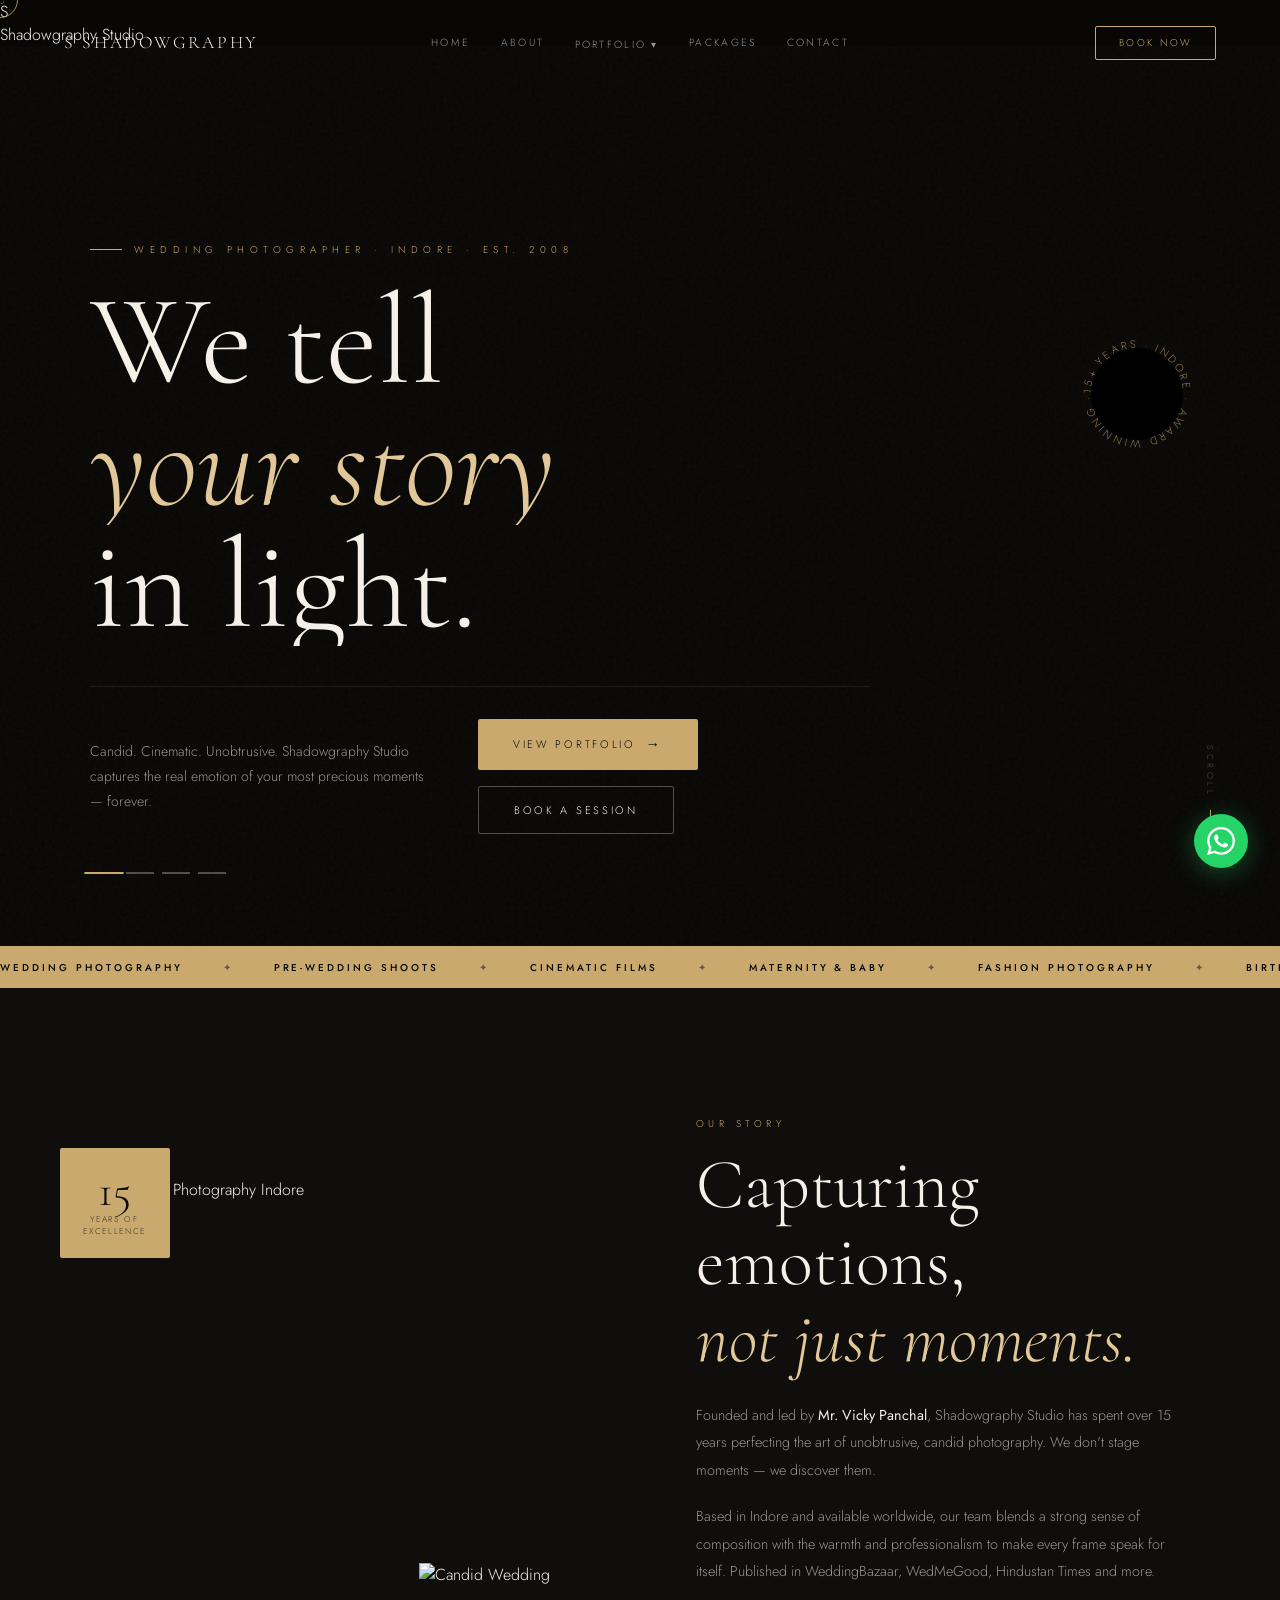
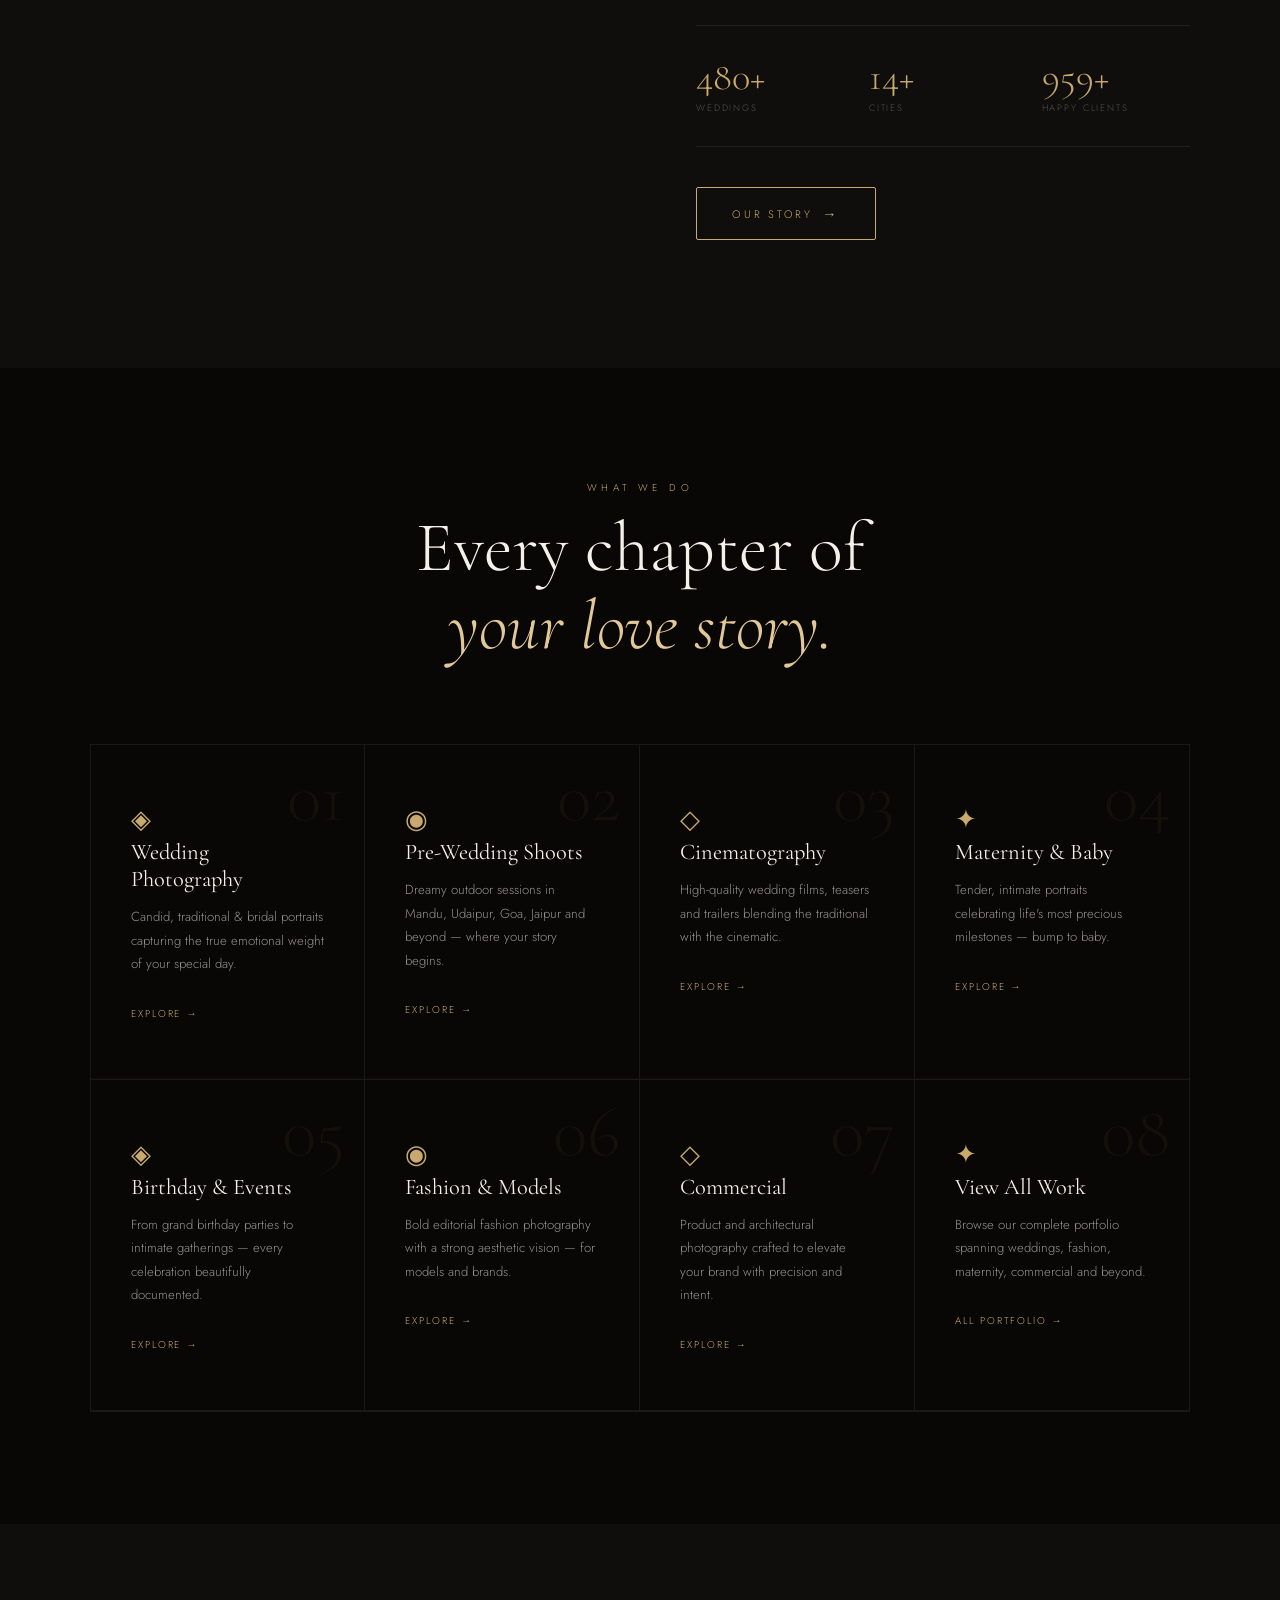
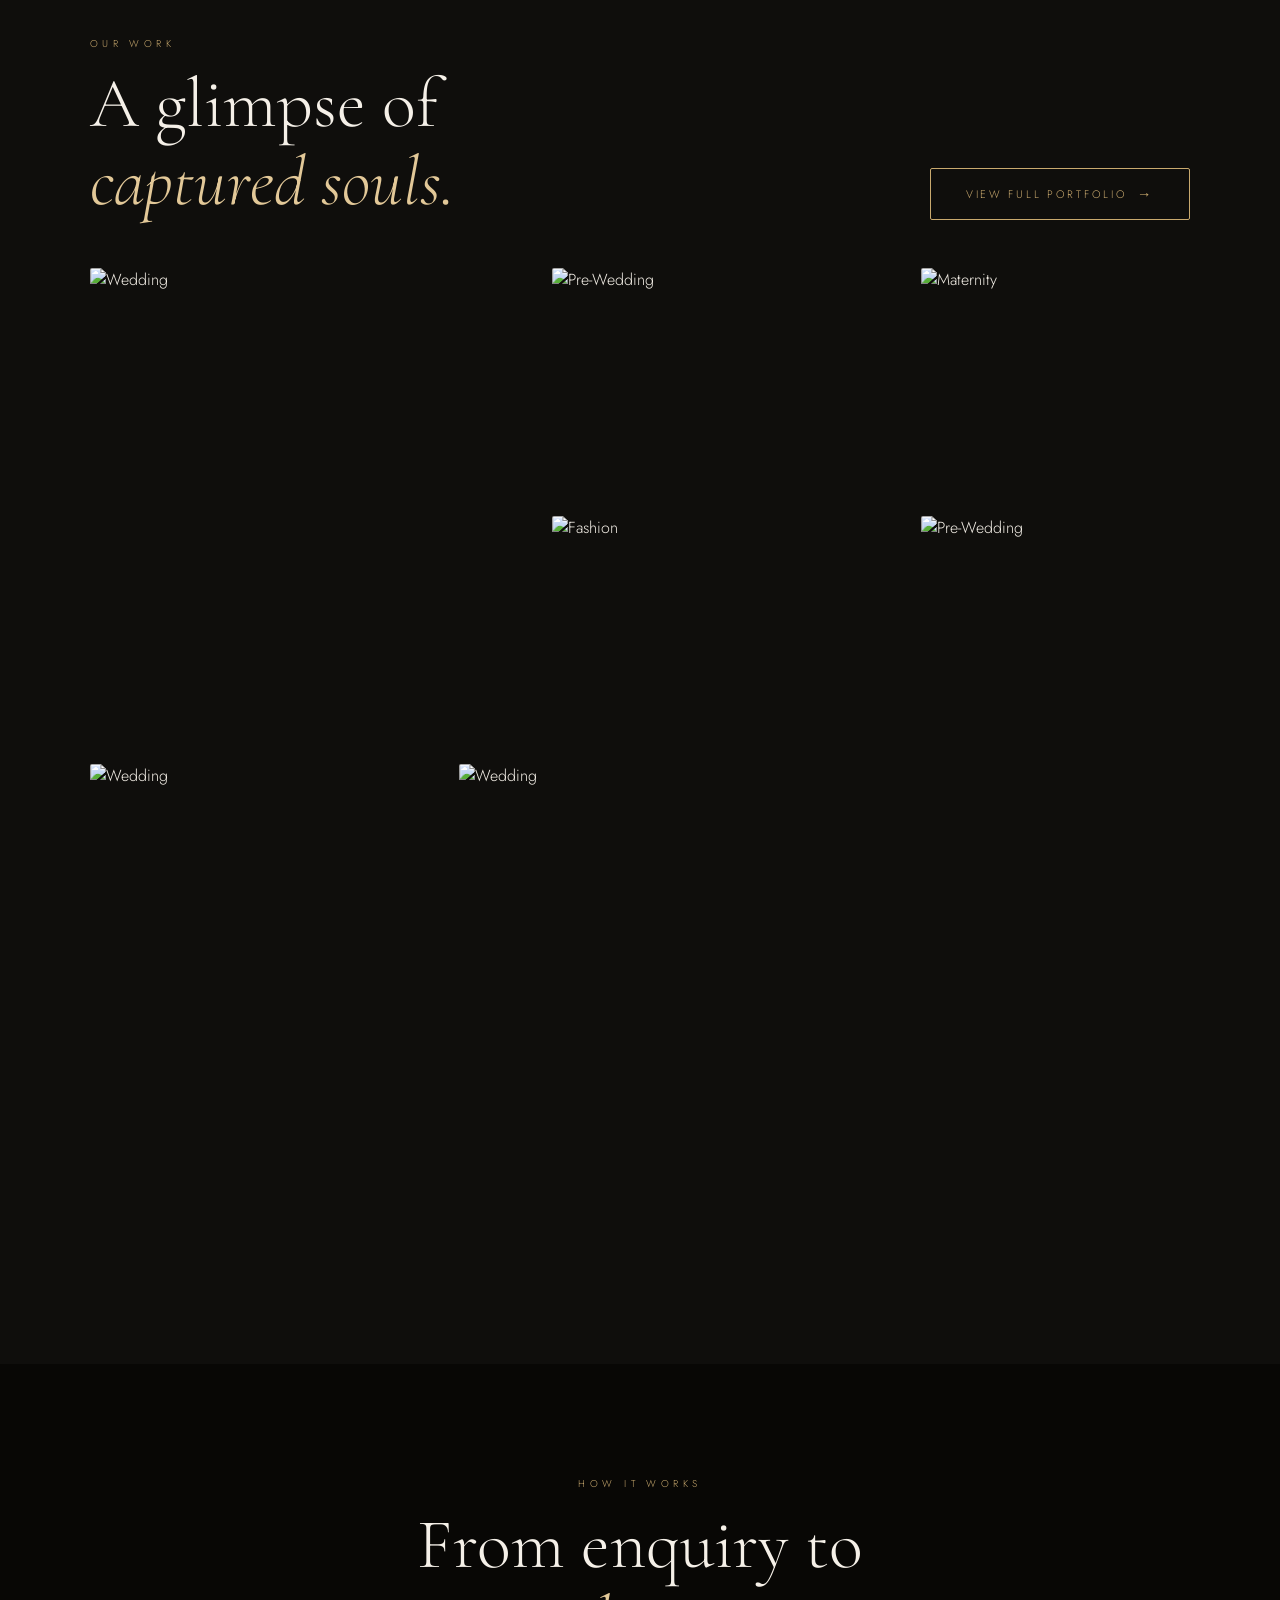
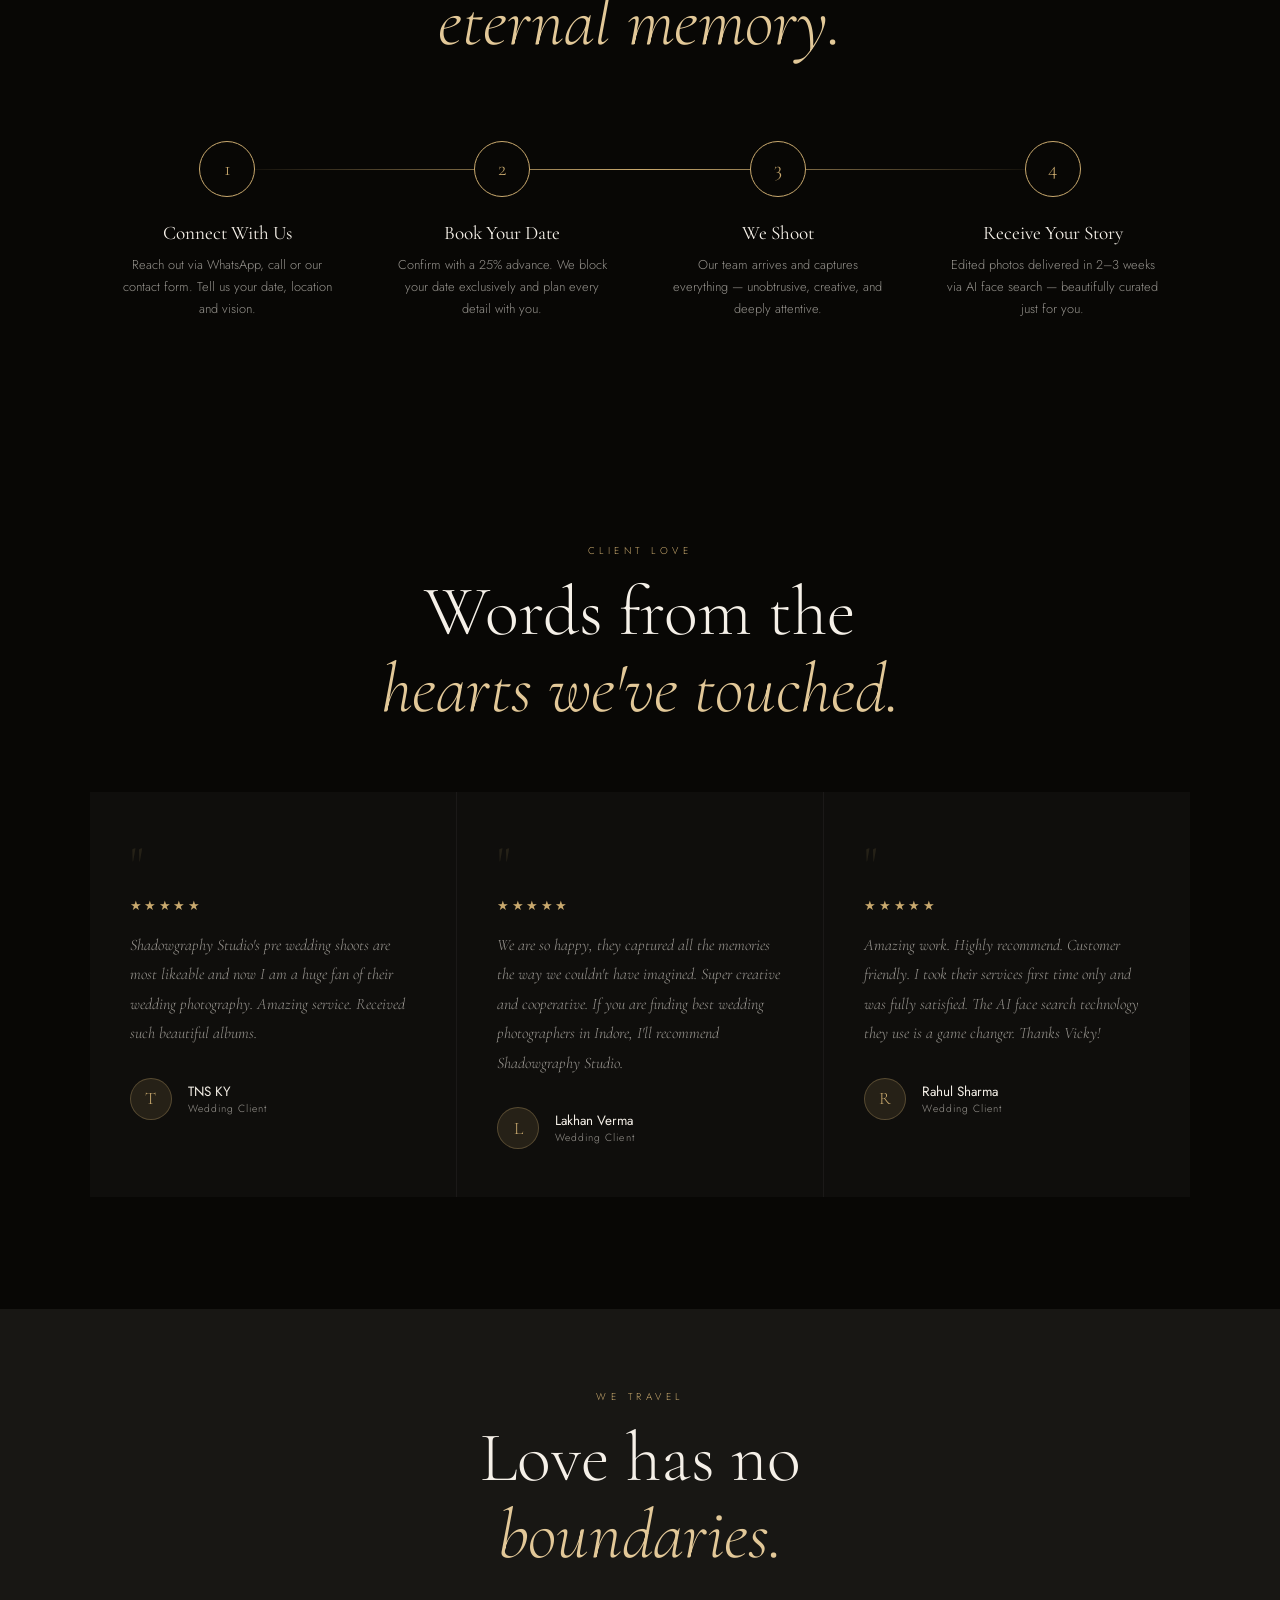
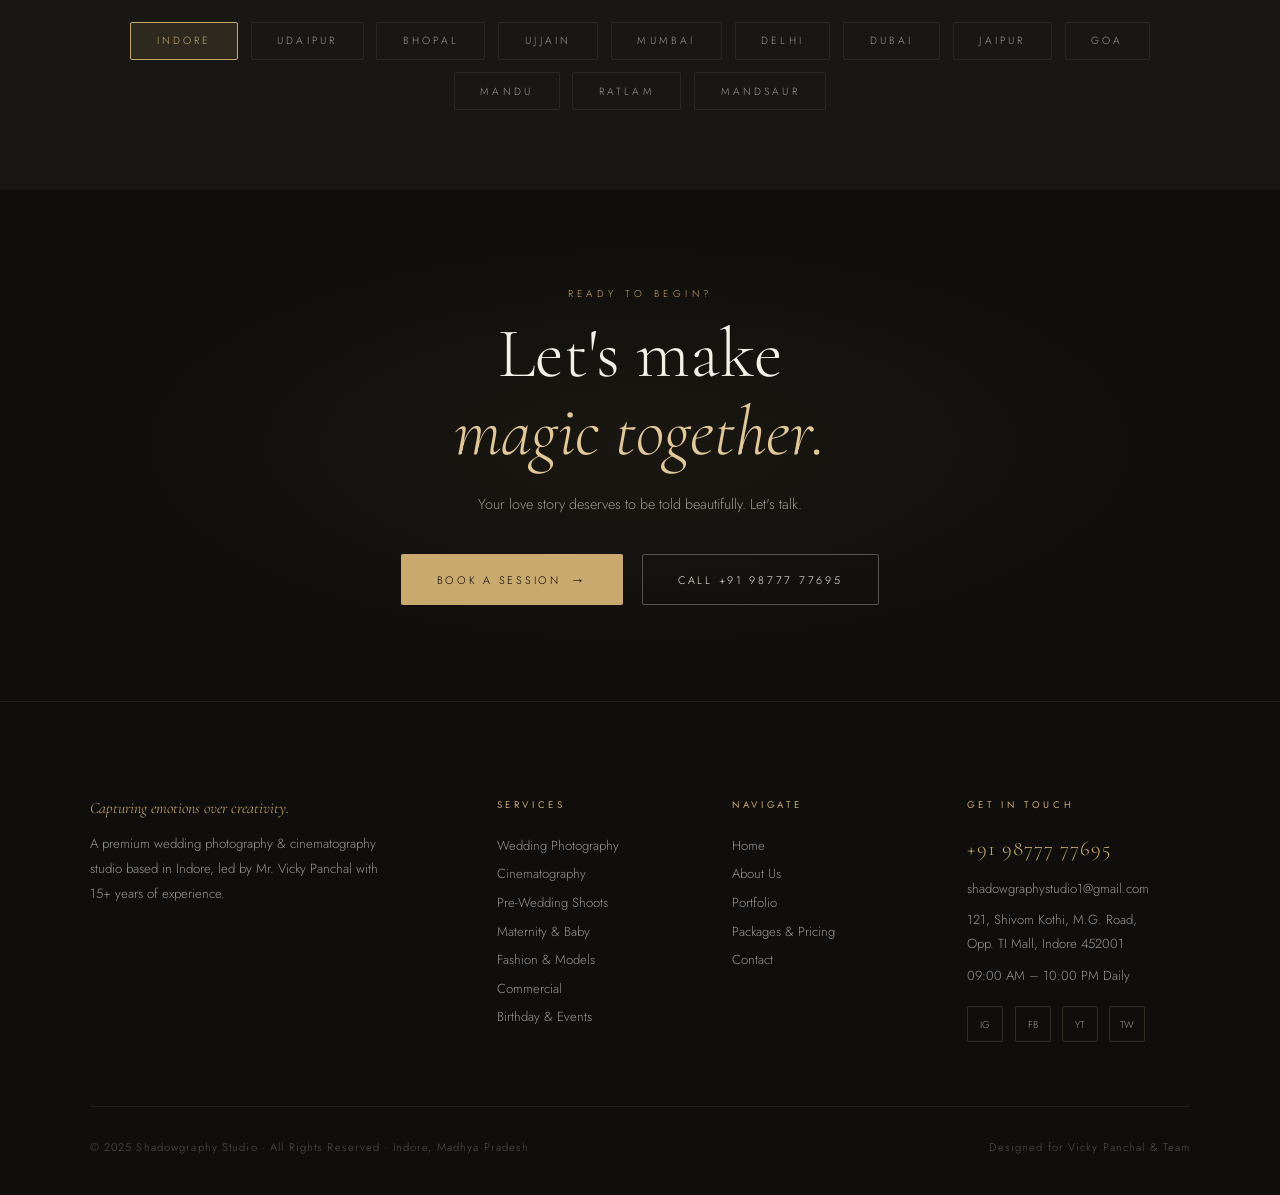
==== commit 0dbf6fe5: "Add Tidio chat script to index.html" ====
--- a/ShadowGraphy-Studio-Website-Prototype/index.html
+++ b/ShadowGraphy-Studio-Website-Prototype/index.html
@@ -309,5 +309,6 @@
   <script src="assts/js/home.js"></script>
   <script src="assts/js/components.js"></script>
   <script src="assts/js/global.js"></script>
+  <script src="//code.tidio.co/digrtnpaztnmqvtvn5xbwqm2h7r3jjpc.js" async></script>
 </body>
 </html>
